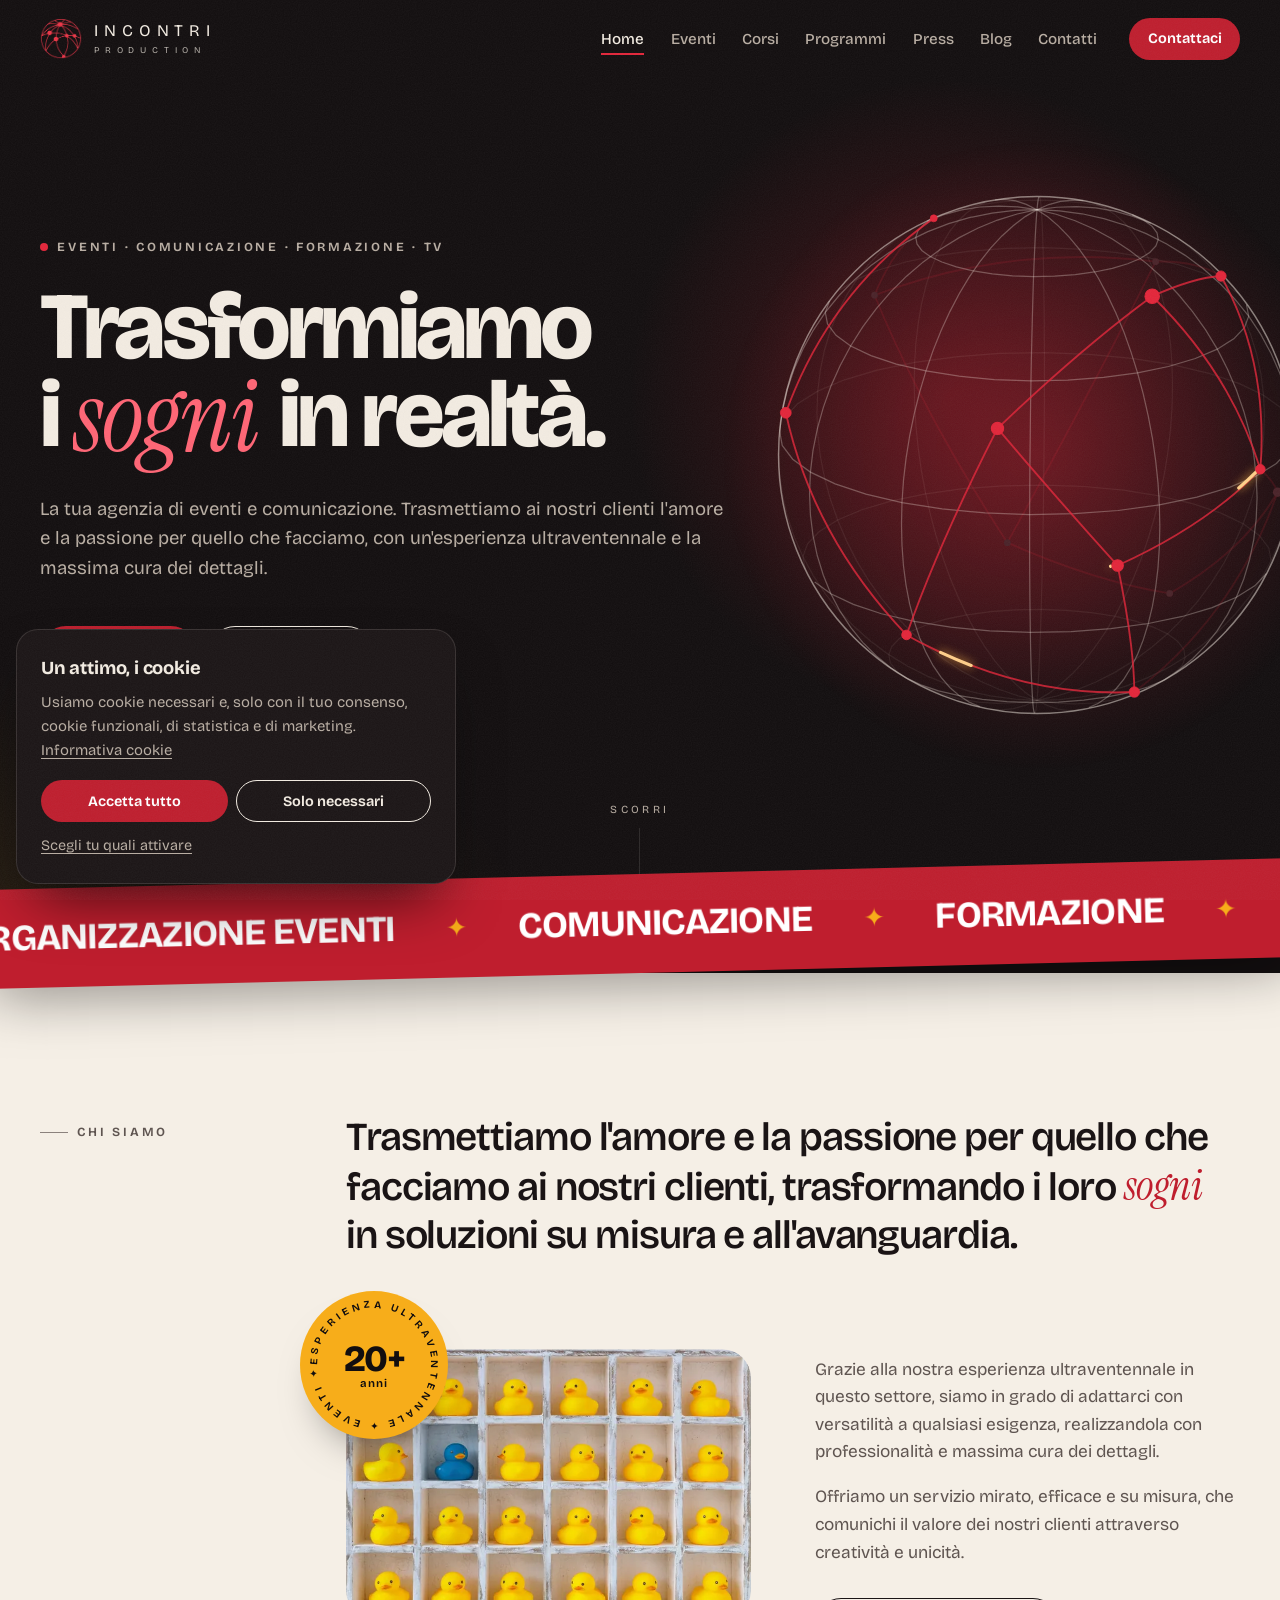
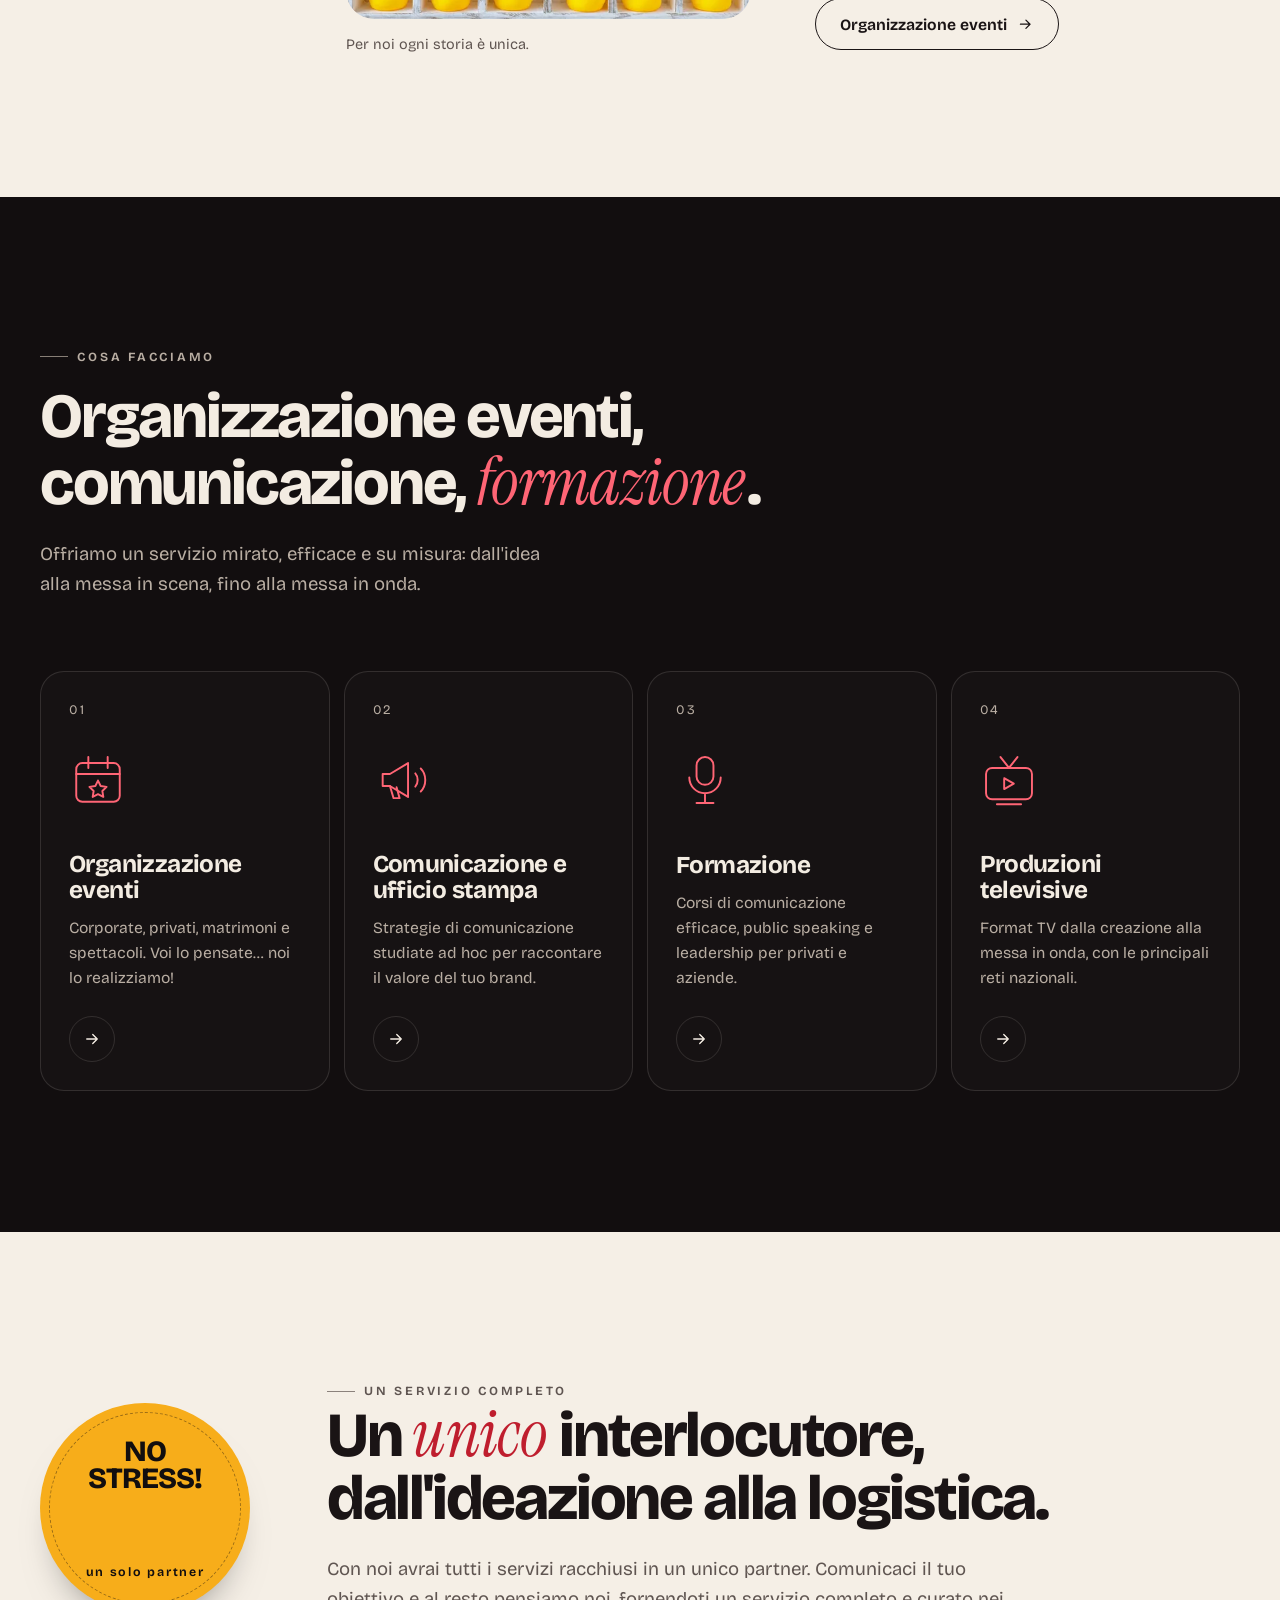
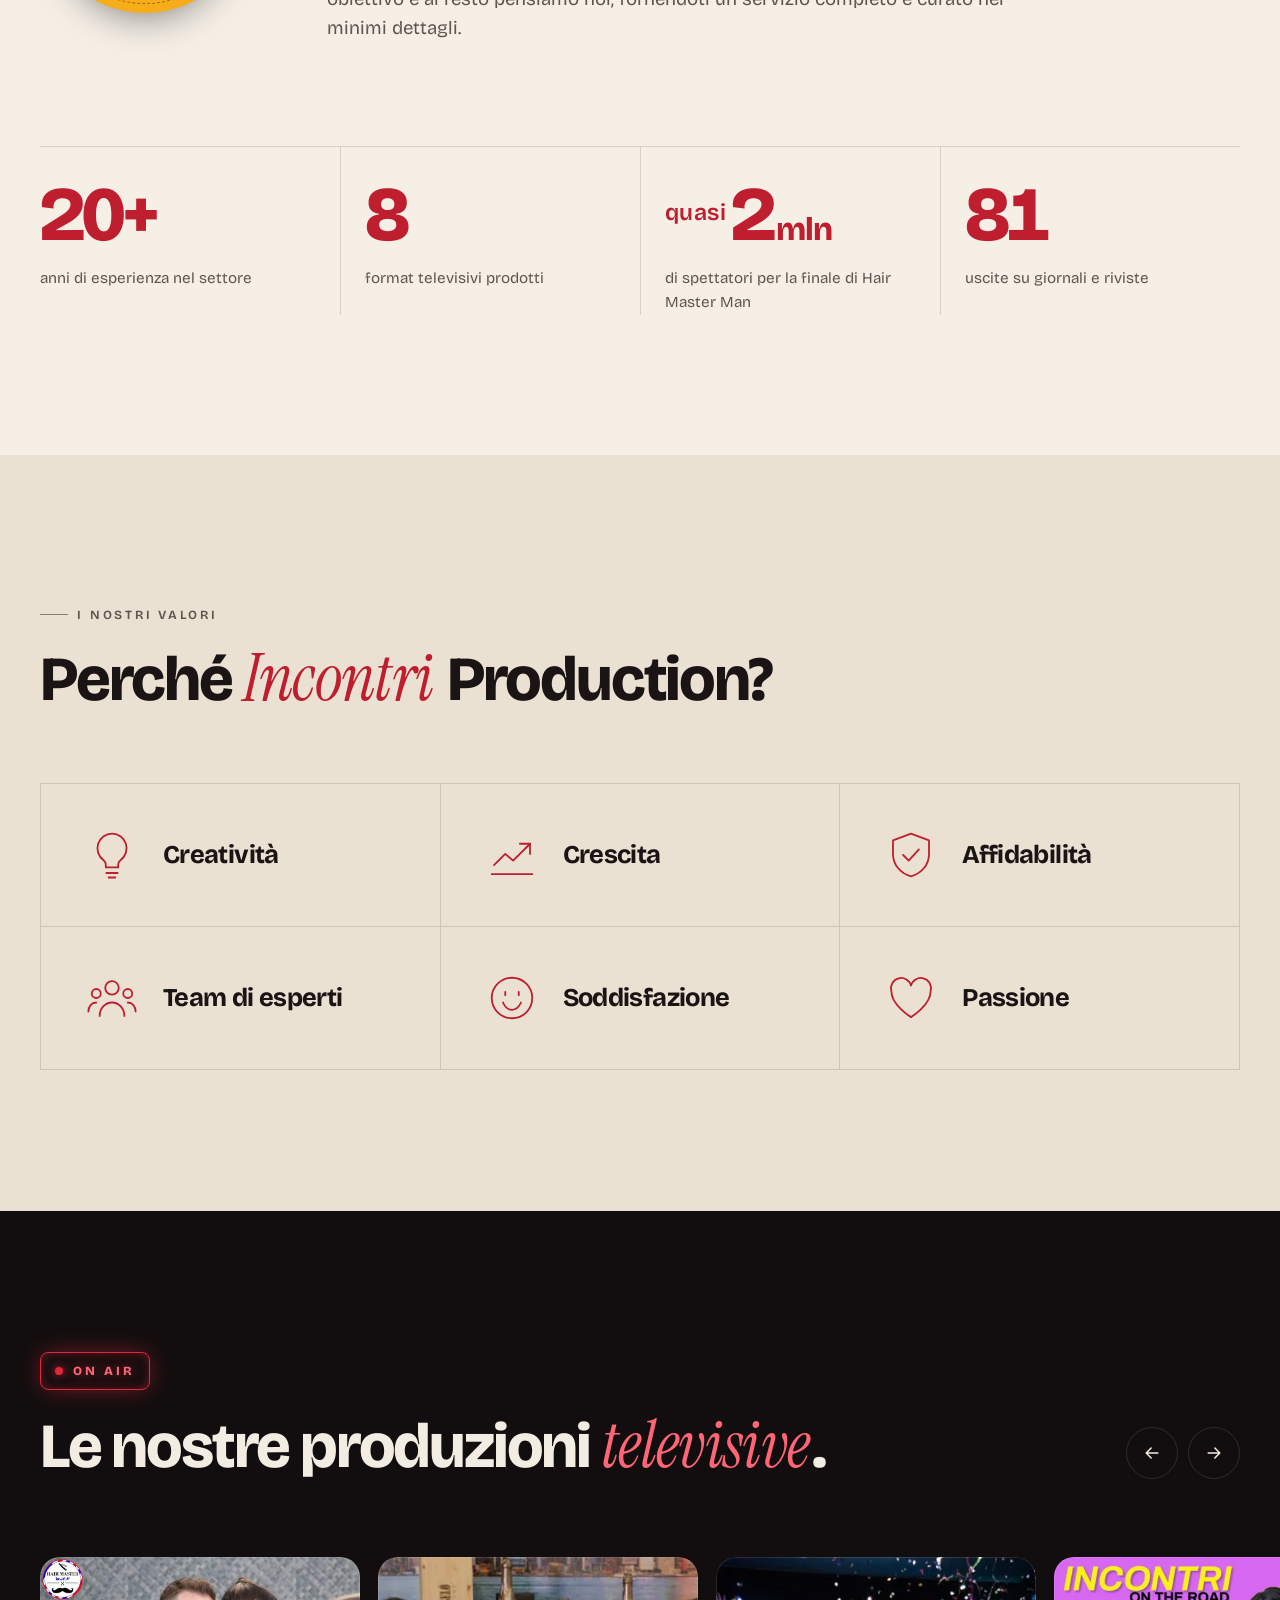
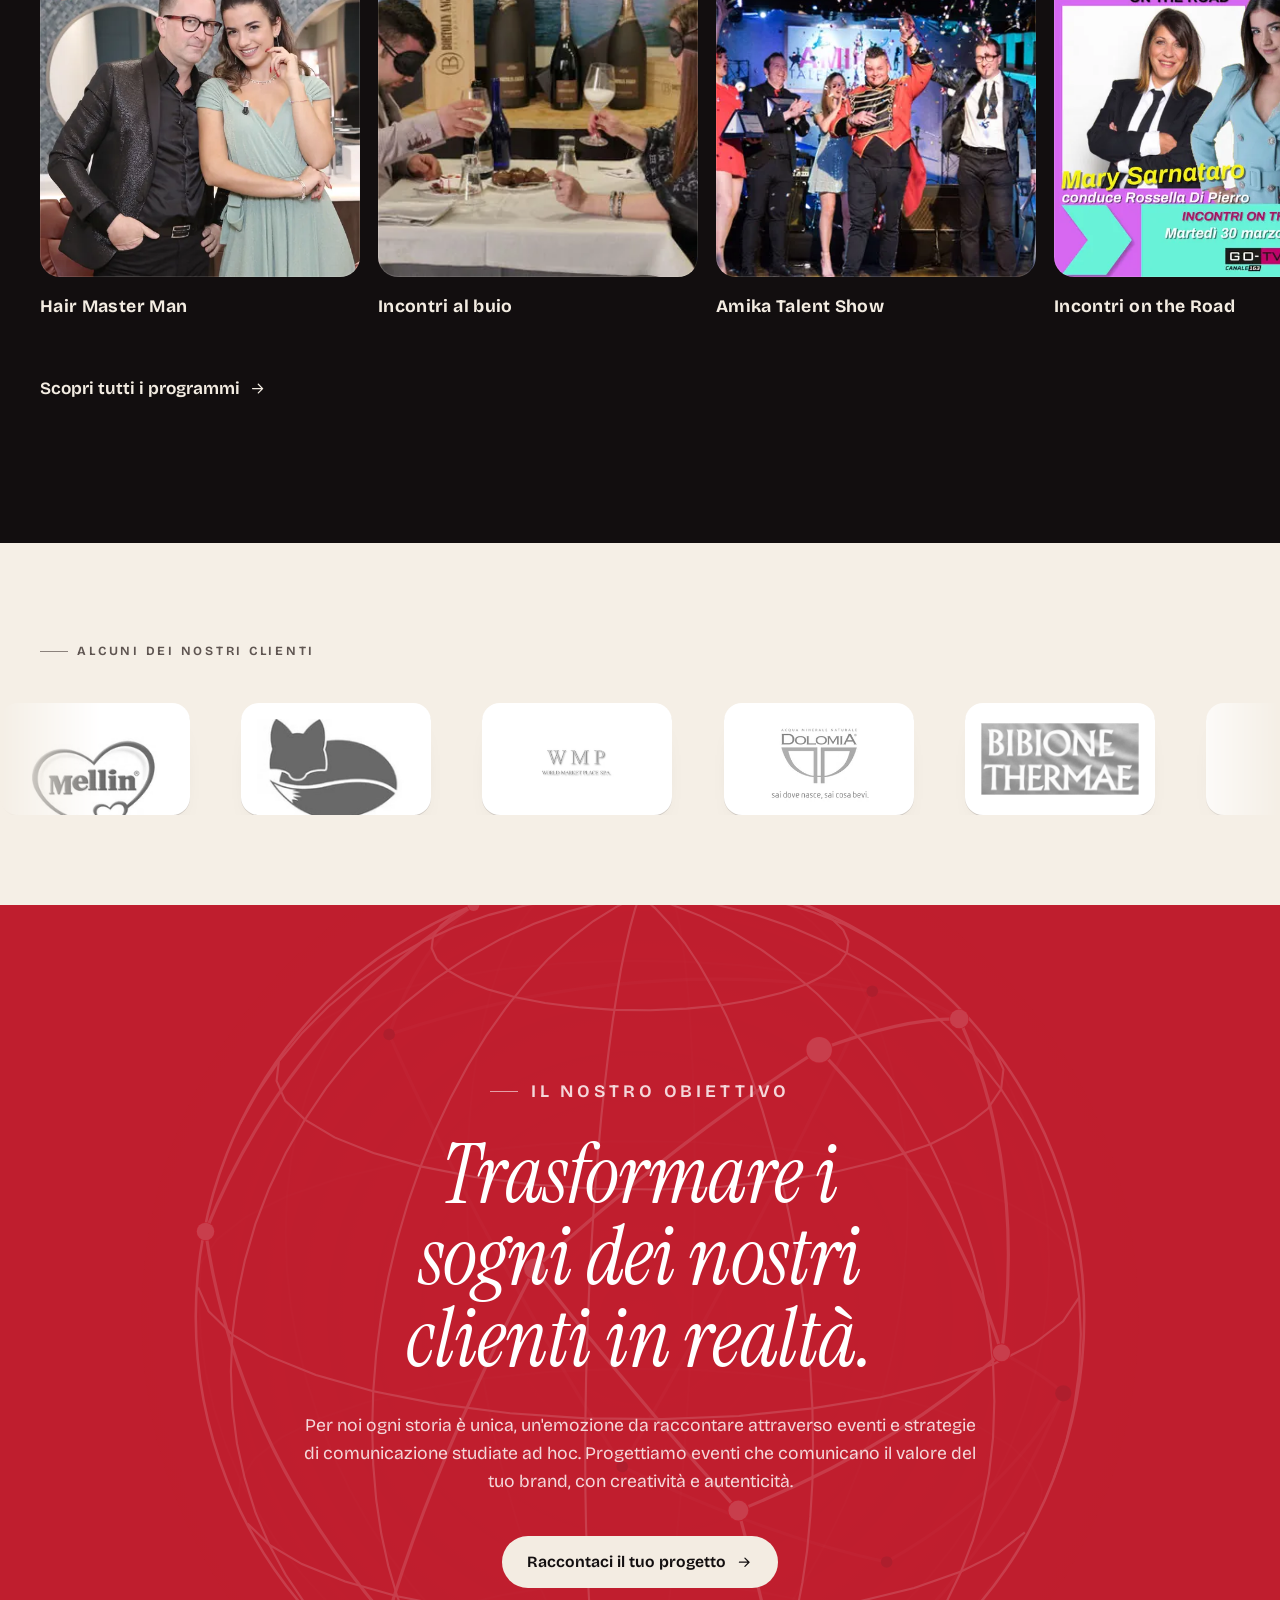
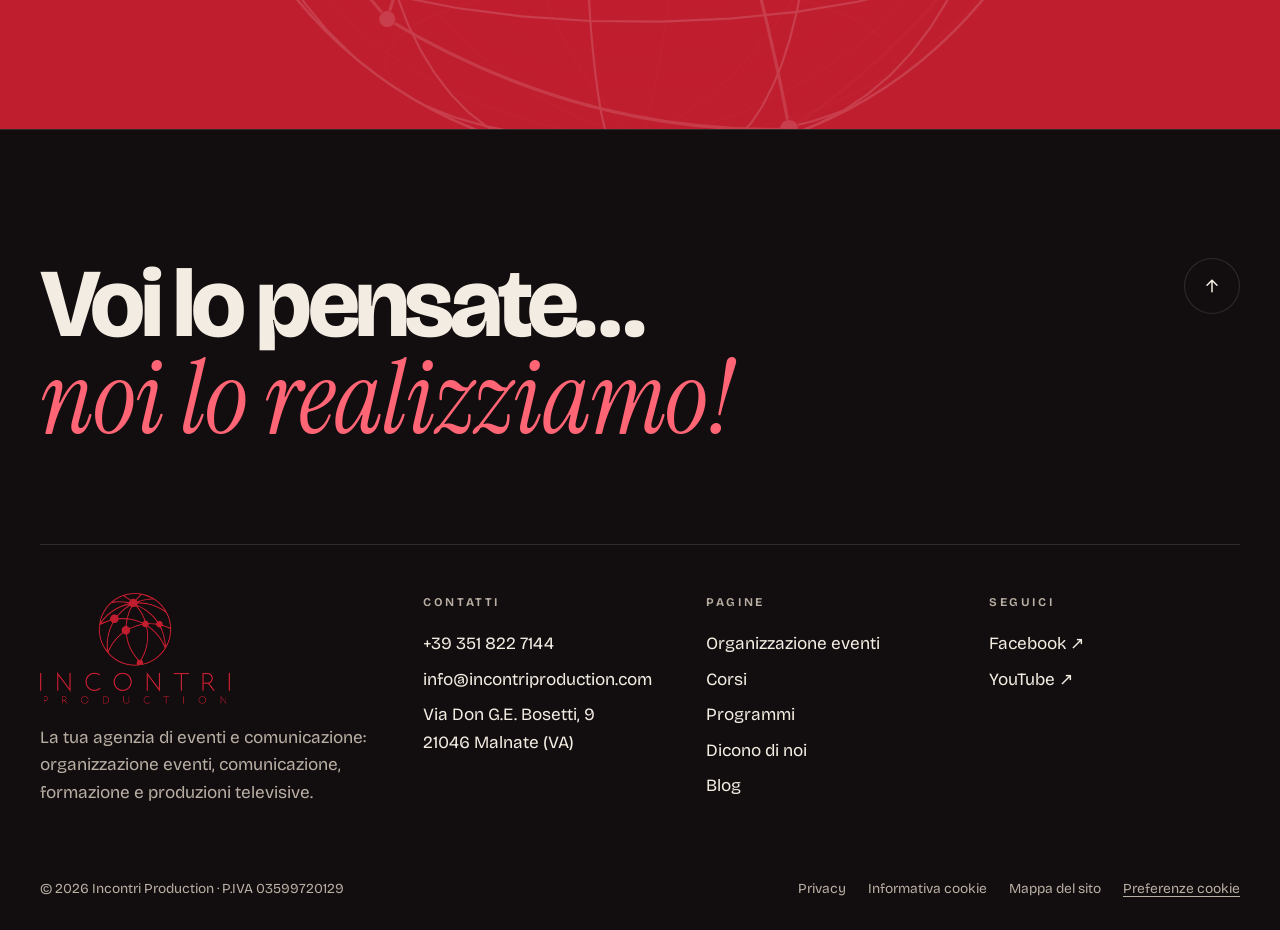
==== index.html @ 3ca2f511 "Sito Incontri Production" ====
<!doctype html>
<html lang="it">
<head>
  <meta charset="utf-8">
  <meta name="viewport" content="width=device-width, initial-scale=1">
  <title>Incontri Production | Agenzia di eventi, comunicazione e produzioni TV</title>
  <meta name="description" content="Organizzazione eventi, comunicazione, formazione e produzioni televisive. Da oltre vent'anni trasformiamo i sogni dei nostri clienti in realtà. Malnate (VA).">
  <link rel="canonical" href="https://www.incontriproduction.com/">
  <meta property="og:type" content="website">
  <meta property="og:locale" content="it_IT">
  <meta property="og:site_name" content="Incontri Production">
  <meta property="og:title" content="Incontri Production | Agenzia di eventi, comunicazione e produzioni TV">
  <meta property="og:description" content="Organizzazione eventi, comunicazione, formazione e produzioni televisive. Da oltre vent'anni trasformiamo i sogni dei nostri clienti in realtà. Malnate (VA).">
  <meta property="og:url" content="https://www.incontriproduction.com/">
  <meta property="og:image" content="https://www.incontriproduction.com/assets/img/condivisione.jpg">
  <meta name="twitter:card" content="summary_large_image">
  <meta name="theme-color" content="#120e0f">
  <link rel="icon" href="favicon.png" type="image/png">
  <link rel="apple-touch-icon" href="apple-touch-icon.png">
  <script>document.documentElement.classList.add('js')</script>
  <link rel="preload" href="assets/fonts/bricolage-grotesque.woff2" as="font" type="font/woff2" crossorigin>
  <link rel="preload" href="assets/fonts/instrument-serif.woff2" as="font" type="font/woff2" crossorigin>
  <link rel="stylesheet" href="assets/css/stile.css?v=2611031225">
  <script src="assets/js/sito.js?v=2611031225" defer></script>
  <script type="application/ld+json">{"@context":"https://schema.org","@type":"Organization","name":"Incontri Production","url":"https://www.incontriproduction.com/","logo":"https://www.incontriproduction.com/assets/img/logo.webp","email":"info@incontriproduction.com","telephone":"+39 351 822 7144","vatID":"IT03599720129","address":{"@type":"PostalAddress","streetAddress":"Via Don G.E. Bosetti, 9","postalCode":"21046","addressLocality":"Malnate","addressRegion":"VA","addressCountry":"IT"},"sameAs":["https://www.facebook.com/incontriproduction/","https://www.youtube.com/channel/UCzw4_r2sX473PQl3FXD5Lkw"]}</script>
</head>
<body>
  <a class="skip" href="#contenuto">Vai al contenuto</a>

  <header class="top" data-top>
    <div class="wrap top__row">
      <a class="brand" href="index.html" aria-label="Incontri Production — torna alla home">
        <img src="assets/img/globo.webp" width="96" height="93" alt="">
        <span class="brand__name" aria-hidden="true"><b>Incontri</b><small>Production</small></span>
      </a>
      <nav class="nav" aria-label="Menu principale">
        <ul>
          <li><a href="index.html" aria-current="page">Home</a></li>
          <li><a href="organizzazione-eventi.html">Eventi</a></li>
          <li><a href="corsi.html">Corsi</a></li>
          <li><a href="programmi.html">Programmi</a></li>
          <li><a href="press.html">Press</a></li>
          <li><a href="blog.html">Blog</a></li>
          <li><a href="contatti.html">Contatti</a></li>
        </ul>
      </nav>
      <a class="btn btn--red btn--sm top__cta" href="contatti.html">Contattaci</a>
      <button class="burger" type="button" aria-expanded="false" aria-controls="menu-mobile" data-burger><span></span><span></span><b class="vh">Apri il menu</b></button>
    </div>
  </header>

  <nav class="mnav" id="menu-mobile" aria-label="Menu">
    <ul>
      <li><a href="index.html" aria-current="page" style="--i:0"><small>01</small>Home</a></li>
      <li><a href="organizzazione-eventi.html" style="--i:1"><small>02</small>Eventi</a></li>
      <li><a href="corsi.html" style="--i:2"><small>03</small>Corsi</a></li>
      <li><a href="programmi.html" style="--i:3"><small>04</small>Programmi</a></li>
      <li><a href="press.html" style="--i:4"><small>05</small>Press</a></li>
      <li><a href="blog.html" style="--i:5"><small>06</small>Blog</a></li>
      <li><a href="contatti.html" style="--i:6"><small>07</small>Contatti</a></li>
    </ul>
    <div class="mnav__foot">
      <a href="tel:+393518227144">+39 351 822 7144</a>
      <a href="mailto:info@incontriproduction.com">info@incontriproduction.com</a>
    </div>
  </nav>

  <main id="contenuto">
    <section class="hero t-dark" data-spot>
      <div class="wrap hero__grid">
        <div class="hero__text">
          <p class="eyebrow eyebrow--live load" style="--d:80ms">Eventi · Comunicazione · Formazione · TV</p>
          <h1 class="split display"><span class="w"><span style="--i:0">Trasformiamo</span></span> <span class="w"><span style="--i:1">i</span></span> <em><span class="w"><span style="--i:2">sogni</span></span></em> <span class="w"><span style="--i:3">in</span></span> <span class="w"><span style="--i:4">realtà.</span></span></h1>
          <p class="lead load" style="--d:650ms">La tua agenzia di eventi e comunicazione. Trasmettiamo ai nostri clienti l'amore e la passione per quello che facciamo, con un'esperienza ultraventennale e la massima cura dei dettagli.</p>
          <div class="btns load" style="--d:800ms">
            <a class="btn btn--red" href="contatti.html">Contattaci <svg viewBox="0 0 24 24" fill="none" stroke="currentColor" stroke-width="1.8" stroke-linecap="round" stroke-linejoin="round" aria-hidden="true"><path d="M5 12h14M13 6l6 6-6 6"/></svg></a>
            <a class="btn btn--ghost" href="#servizi">Cosa facciamo</a>
          </div>
        </div>
        <div class="hero__globe load" style="--d:200ms">
          <svg class="globe" data-globe role="img" aria-label="Un globo di punti collegati: il simbolo di Incontri Production"><circle r="210" class="rim"/></svg>
        </div>
      </div>
      <div class="cue" aria-hidden="true">Scorri<i></i></div>
    </section>

    <div class="band" aria-label="I nostri servizi">
      <div class="marquee " style="--dur:32s"><div class="marquee__track"><span>Organizzazione eventi</span><span>Comunicazione</span><span>Formazione</span><span>Produzioni TV</span><span>Ufficio stampa</span><span>Spettacoli</span><span>Public speaking</span></div><div class="marquee__track" aria-hidden="true"><span>Organizzazione eventi</span><span>Comunicazione</span><span>Formazione</span><span>Produzioni TV</span><span>Ufficio stampa</span><span>Spettacoli</span><span>Public speaking</span></div></div>
    </div>

    <section class="sec t-paper" id="chi-siamo">
      <div class="wrap about__grid">
        <div class="about__label"><p class="eyebrow">Chi siamo</p></div>
        <div class="about__body">
          <p class="hl statement"><span class="hw">Trasmettiamo</span> <span class="hw">l'amore</span> <span class="hw">e</span> <span class="hw">la</span> <span class="hw">passione</span> <span class="hw">per</span> <span class="hw">quello</span> <span class="hw">che</span> <span class="hw">facciamo</span> <span class="hw">ai</span> <span class="hw">nostri</span> <span class="hw">clienti,</span> <span class="hw">trasformando</span> <span class="hw">i</span> <span class="hw">loro</span> <em><span class="hw">sogni</span></em> <span class="hw">in</span> <span class="hw">soluzioni</span> <span class="hw">su</span> <span class="hw">misura</span> <span class="hw">e</span> <span class="hw">all'avanguardia.</span></p>
          <div class="about__more">
            <div class="photo rv">
              <div class="badge" aria-hidden="true">
                <svg viewBox="0 0 150 150"><defs><path id="cerchio" d="M75 75m-58 0a58 58 0 1 1 116 0a58 58 0 1 1-116 0"/></defs><text><textPath href="#cerchio" textLength="362" lengthAdjust="spacing">Esperienza ultraventennale ✦ Eventi ✦</textPath></text></svg>
                <b>20+<small>anni</small></b>
              </div>
              <figure class="rv-clip parallax"><img src="assets/img/chi-siamo.webp" alt="Tante paperelle gialle e una sola blu: ogni storia è unica" width="1040" height="693" loading="lazy" decoding="async" srcset="assets/img/chi-siamo-640.webp 640w, assets/img/chi-siamo.webp 1040w" sizes="(max-width: 860px) 100vw, 45vw"></figure>
              <p class="muted" style="margin-top:14px;font-size:.9rem">Per noi ogni storia è unica.</p>
            </div>
            <div class="rv" style="--d:120ms">
              <p>Grazie alla nostra esperienza ultraventennale in questo settore, siamo in grado di adattarci con versatilità a qualsiasi esigenza, realizzandola con professionalità e massima cura dei dettagli.</p>
              <p>Offriamo un servizio mirato, efficace e su misura, che comunichi il valore dei nostri clienti attraverso creatività e unicità.</p>
              <div class="btns"><a class="btn btn--ghost" href="organizzazione-eventi.html">Organizzazione eventi <svg viewBox="0 0 24 24" fill="none" stroke="currentColor" stroke-width="1.8" stroke-linecap="round" stroke-linejoin="round" aria-hidden="true"><path d="M5 12h14M13 6l6 6-6 6"/></svg></a></div>
            </div>
          </div>
        </div>
      </div>
    </section>

    <section class="sec t-dark" id="servizi">
      <div class="wrap">
        <div class="head">
          <div>
            <p class="eyebrow rv">Cosa facciamo</p>
            <h2 class="title rv" style="--d:80ms">Organizzazione eventi,<br>comunicazione, <em>formazione</em>.</h2>
          </div>
          <p class="lead rv" style="--d:160ms">Offriamo un servizio mirato, efficace e su misura: dall'idea alla messa in scena, fino alla messa in onda.</p>
        </div>
        <div class="cards">
          <a class="card rv" href="organizzazione-eventi.html">
            <span class="card__num">01</span>
            <svg class="ico" viewBox="0 0 48 48" aria-hidden="true"><rect pathLength="1" x="6" y="10" width="36" height="32" rx="5"/><path pathLength="1" d="M6 19h36M16 5v9M32 5v9"/><path pathLength="1" d="M24 24.5l2.2 4.5 4.9.7-3.5 3.4.8 4.9-4.4-2.3-4.4 2.3.8-4.9-3.5-3.4 4.9-.7z"/></svg>
            <h3>Organizzazione eventi</h3>
            <p>Corporate, privati, matrimoni e spettacoli. Voi lo pensate… noi lo realizziamo!</p>
            <span class="card__go"><svg viewBox="0 0 24 24" fill="none" stroke="currentColor" stroke-width="1.8" stroke-linecap="round" stroke-linejoin="round" aria-hidden="true"><path d="M5 12h14M13 6l6 6-6 6"/></svg></span>
          </a>
          <a class="card rv" href="press.html" style="--d:90ms">
            <span class="card__num">02</span>
            <svg class="ico" viewBox="0 0 48 48" aria-hidden="true"><path pathLength="1" d="M8 19v10h6l15 9V10l-15 9H8z"/><path pathLength="1" d="M35 18.5c2.6 2.8 2.6 8.2 0 11M39.5 14.5c5 5 5 14 0 19"/><path pathLength="1" d="M14 29l3 10h5l-2.5-9"/></svg>
            <h3>Comunicazione e ufficio stampa</h3>
            <p>Strategie di comunicazione studiate ad hoc per raccontare il valore del tuo brand.</p>
            <span class="card__go"><svg viewBox="0 0 24 24" fill="none" stroke="currentColor" stroke-width="1.8" stroke-linecap="round" stroke-linejoin="round" aria-hidden="true"><path d="M5 12h14M13 6l6 6-6 6"/></svg></span>
          </a>
          <a class="card rv" href="corsi.html" style="--d:180ms">
            <span class="card__num">03</span>
            <svg class="ico" viewBox="0 0 48 48" aria-hidden="true"><rect pathLength="1" x="17" y="5" width="14" height="23" rx="7"/><path pathLength="1" d="M11 22a13 13 0 0 0 26 0M24 35v8M17 43h14"/></svg>
            <h3>Formazione</h3>
            <p>Corsi di comunicazione efficace, public speaking e leadership per privati e aziende.</p>
            <span class="card__go"><svg viewBox="0 0 24 24" fill="none" stroke="currentColor" stroke-width="1.8" stroke-linecap="round" stroke-linejoin="round" aria-hidden="true"><path d="M5 12h14M13 6l6 6-6 6"/></svg></span>
          </a>
          <a class="card rv" href="programmi.html" style="--d:270ms">
            <span class="card__num">04</span>
            <svg class="ico" viewBox="0 0 48 48" aria-hidden="true"><rect pathLength="1" x="5" y="14" width="38" height="26" rx="5"/><path pathLength="1" d="M17 5l7 9 7-9M14 44h20"/><path pathLength="1" d="M20 22.5v9l8-4.5z"/></svg>
            <h3>Produzioni televisive</h3>
            <p>Format TV dalla creazione alla messa in onda, con le principali reti nazionali.</p>
            <span class="card__go"><svg viewBox="0 0 24 24" fill="none" stroke="currentColor" stroke-width="1.8" stroke-linecap="round" stroke-linejoin="round" aria-hidden="true"><path d="M5 12h14M13 6l6 6-6 6"/></svg></span>
          </a>
        </div>
      </div>
    </section>

    <section class="sec t-paper">
      <div class="wrap">
        <div class="nostress">
          <div class="sticker rv" aria-hidden="true">NO<br>STRESS!<small>un solo partner</small></div>
          <div>
            <p class="eyebrow rv">Un servizio completo</p>
            <h2 class="hl title rv" style="--d:80ms"><span class="hw">Un</span> <em><span class="hw">unico</span></em> <span class="hw">interlocutore,</span> <span class="hw">dall'ideazione</span> <span class="hw">alla</span> <span class="hw">logistica.</span></h2>
            <p class="lead rv" style="--d:160ms">Con noi avrai tutti i servizi racchiusi in un unico partner. Comunicaci il tuo obiettivo e al resto pensiamo noi, fornendoti un servizio completo e curato nei minimi dettagli.</p>
          </div>
        </div>
        <div class="stats">
          <div class="stat rv"><b><span data-count="20" data-suffix="+">20+</span></b><span>anni di esperienza nel settore</span></div>
          <div class="stat rv" style="--d:90ms"><b><span data-count="8">8</span></b><span>format televisivi prodotti</span></div>
          <div class="stat rv" style="--d:180ms"><b><small>quasi</small><span data-count="2">2</span><i>mln</i></b><span>di spettatori per la finale di Hair Master Man</span></div>
          <div class="stat rv" style="--d:270ms"><b><span data-count="81">81</span></b><span>uscite su giornali e riviste</span></div>
        </div>
      </div>
    </section>

    <section class="sec t-beige">
      <div class="wrap">
        <div class="head">
          <div>
            <p class="eyebrow rv">I nostri valori</p>
            <h2 class="title rv" style="--d:80ms">Perché <em>Incontri</em> Production?</h2>
          </div>
        </div>
        <div class="values">
          <div class="value rv"><svg class="ico" viewBox="0 0 48 48" aria-hidden="true"><path pathLength="1" d="M24 5a13 13 0 0 0-7.5 23.6c1.3 1 2 2.4 2 4V35h11v-2.4c0-1.6.7-3 2-4A13 13 0 0 0 24 5z"/><path pathLength="1" d="M19 40h10M21 44h6"/></svg><h3>Creatività</h3></div>
          <div class="value rv" style="--d:80ms"><svg class="ico" viewBox="0 0 48 48" aria-hidden="true"><path pathLength="1" d="M6 41h36"/><path pathLength="1" d="M8 33l10-10 7 6 15-15"/><path pathLength="1" d="M31 14h9v9"/></svg><h3>Crescita</h3></div>
          <div class="value rv" style="--d:160ms"><svg class="ico" viewBox="0 0 48 48" aria-hidden="true"><path pathLength="1" d="M24 5l16 6v12c0 10-7 17.5-16 20-9-2.5-16-10-16-20V11z"/><path pathLength="1" d="M17 24l5 5 9-10"/></svg><h3>Affidabilità</h3></div>
          <div class="value rv"><svg class="ico" viewBox="0 0 48 48" aria-hidden="true"><circle pathLength="1" cx="24" cy="15" r="6"/><path pathLength="1" d="M13 40c0-6.6 4.9-12 11-12s11 5.4 11 12"/><circle pathLength="1" cx="10" cy="20" r="4"/><circle pathLength="1" cx="38" cy="20" r="4"/><path pathLength="1" d="M3 36c0-4.4 3-8 7-8M45 36c0-4.4-3-8-7-8"/></svg><h3>Team di esperti</h3></div>
          <div class="value rv" style="--d:80ms"><svg class="ico" viewBox="0 0 48 48" aria-hidden="true"><circle pathLength="1" cx="24" cy="24" r="18"/><path pathLength="1" d="M16 28c2 4.5 5 6.5 8 6.5s6-2 8-6.5M18 18.5v3M30 18.5v3"/></svg><h3>Soddisfazione</h3></div>
          <div class="value rv" style="--d:160ms"><svg class="ico" viewBox="0 0 48 48" aria-hidden="true"><path pathLength="1" d="M24 41S6.5 30.5 6.5 17.5A9 9 0 0 1 24 13a9 9 0 0 1 17.5 4.5C41.5 30.5 24 41 24 41z"/></svg><h3>Passione</h3></div>
        </div>
      </div>
    </section>

    <section class="sec t-dark" aria-labelledby="tit-prog">
      <div class="wrap">
        <div class="head">
          <div>
            <span class="onair rv">ON AIR</span>
            <h2 class="title rv" id="tit-prog" style="--d:80ms">Le nostre produzioni <em>televisive</em>.</h2>
          </div>
          <div class="rail-nav rv" data-rail-nav="#rail-prog">
            <button type="button" data-dir="-1" aria-label="Programma precedente"><svg viewBox="0 0 24 24" fill="none" stroke="currentColor" stroke-width="1.8" stroke-linecap="round" stroke-linejoin="round" aria-hidden="true"><path d="M5 12h14M13 6l6 6-6 6"/></svg></button>
            <button type="button" data-dir="1" aria-label="Programma successivo"><svg viewBox="0 0 24 24" fill="none" stroke="currentColor" stroke-width="1.8" stroke-linecap="round" stroke-linejoin="round" aria-hidden="true"><path d="M5 12h14M13 6l6 6-6 6"/></svg></button>
          </div>
        </div>
      </div>
      <ul class="rail" id="rail-prog">
        <li class="poster rv"><a href="programmi.html#hair-master-man"><div class="poster__img"><img src="assets/img/programmi/hair-master-man.webp" alt="Hair Master Man" width="520" height="520" loading="lazy" decoding="async"></div><h3>Hair Master Man</h3></a></li>
        <li class="poster rv" style="--d:80ms"><a href="programmi.html#incontri-al-buio"><div class="poster__img"><img src="assets/img/programmi/incontri-al-buio.webp" alt="Incontri al buio" width="509" height="307" loading="lazy" decoding="async"></div><h3>Incontri al buio</h3></a></li>
        <li class="poster rv" style="--d:160ms"><a href="programmi.html#amika-talent-show"><div class="poster__img"><img src="assets/img/programmi/amika-talent-show.webp" alt="Amika Talent Show" width="520" height="347" loading="lazy" decoding="async"></div><h3>Amika Talent Show</h3></a></li>
        <li class="poster rv" style="--d:240ms"><a href="programmi.html#incontri-on-the-road"><div class="poster__img"><img src="assets/img/programmi/incontri-on-the-road.webp" alt="Incontri on the Road" width="520" height="520" loading="lazy" decoding="async"></div><h3>Incontri on the Road</h3></a></li>
        <li class="poster"><a href="programmi.html#incontri-con-l-informazione"><div class="poster__img"><img src="assets/img/programmi/incontri-con-informazione.webp" alt="Incontri con l'informazione" width="520" height="520" loading="lazy" decoding="async"></div><h3>Incontri con l'informazione</h3></a></li>
        <li class="poster"><a href="programmi.html#il-bosco-segreto"><div class="poster__img"><img src="assets/img/programmi/il-bosco-segreto.webp" alt="Il bosco segreto" width="520" height="520" loading="lazy" decoding="async"></div><h3>Il bosco segreto</h3></a></li>
        <li class="poster"><a href="programmi.html#hard-comedy"><div class="poster__img"><img src="assets/img/programmi/hard-comedy.webp" alt="Hard Comedy" width="520" height="539" loading="lazy" decoding="async"></div><h3>Hard Comedy</h3></a></li>
        <li class="poster"><a href="programmi.html#gran-varieta"><div class="poster__img"><img src="assets/img/programmi/gran-varieta.webp" alt="Gran Varietà" width="520" height="586" loading="lazy" decoding="async"></div><h3>Gran Varietà</h3></a></li>
      </ul>
      <div class="wrap" style="margin-top:28px">
        <a class="link rv" href="programmi.html">Scopri tutti i programmi <svg viewBox="0 0 24 24" fill="none" stroke="currentColor" stroke-width="1.8" stroke-linecap="round" stroke-linejoin="round" aria-hidden="true"><path d="M5 12h14M13 6l6 6-6 6"/></svg></a>
      </div>
    </section>

    <section class="sec sec--tight t-paper" aria-labelledby="tit-clienti">
      <div class="wrap">
        <p class="eyebrow rv" id="tit-clienti" style="margin-bottom:34px">Alcuni dei nostri clienti</p>
      </div>
      <div class="marquee logos" style="--dur:46s"><div class="marquee__track"><div class="logo"><img src="assets/img/clienti/cliente-01.webp" alt="Mellin" width="198" height="160" loading="lazy" decoding="async"></div><div class="logo"><img src="assets/img/clienti/cliente-02.webp" alt="Felmoka" width="170" height="160" loading="lazy" decoding="async"></div><div class="logo"><img src="assets/img/clienti/cliente-03.webp" alt="WMP World Market Place" width="570" height="160" loading="lazy" decoding="async"></div><div class="logo"><img src="assets/img/clienti/cliente-04.webp" alt="Acqua Minerale Dolomia" width="290" height="160" loading="lazy" decoding="async"></div><div class="logo"><img src="assets/img/clienti/cliente-05.webp" alt="Bibione Thermae" width="352" height="160" loading="lazy" decoding="async"></div><div class="logo"><img src="assets/img/clienti/cliente-06.webp" alt="958 Santero" width="398" height="160" loading="lazy" decoding="async"></div><div class="logo"><img src="assets/img/clienti/cliente-07.webp" alt="Ferrari" width="284" height="160" loading="lazy" decoding="async"></div><div class="logo"><img src="assets/img/clienti/cliente-08.webp" alt="Iveco" width="284" height="160" loading="lazy" decoding="async"></div><div class="logo"><img src="assets/img/clienti/cliente-09.webp" alt="Audi" width="284" height="160" loading="lazy" decoding="async"></div><div class="logo"><img src="assets/img/clienti/cliente-10.webp" alt="Amika" width="160" height="160" loading="lazy" decoding="async"></div><div class="logo"><img src="assets/img/clienti/cliente-11.webp" alt="MediCuore" width="317" height="160" loading="lazy" decoding="async"></div><div class="logo"><img src="assets/img/clienti/cliente-12.webp" alt="Cliente di Napoli" width="205" height="160" loading="lazy" decoding="async"></div><div class="logo"><img src="assets/img/clienti/cliente-13.webp" alt="Paese dei Ragazzi Openair" width="160" height="160" loading="lazy" decoding="async"></div></div><div class="marquee__track" aria-hidden="true"><div class="logo"><img src="assets/img/clienti/cliente-01.webp" alt="Mellin" width="198" height="160" loading="lazy" decoding="async"></div><div class="logo"><img src="assets/img/clienti/cliente-02.webp" alt="Felmoka" width="170" height="160" loading="lazy" decoding="async"></div><div class="logo"><img src="assets/img/clienti/cliente-03.webp" alt="WMP World Market Place" width="570" height="160" loading="lazy" decoding="async"></div><div class="logo"><img src="assets/img/clienti/cliente-04.webp" alt="Acqua Minerale Dolomia" width="290" height="160" loading="lazy" decoding="async"></div><div class="logo"><img src="assets/img/clienti/cliente-05.webp" alt="Bibione Thermae" width="352" height="160" loading="lazy" decoding="async"></div><div class="logo"><img src="assets/img/clienti/cliente-06.webp" alt="958 Santero" width="398" height="160" loading="lazy" decoding="async"></div><div class="logo"><img src="assets/img/clienti/cliente-07.webp" alt="Ferrari" width="284" height="160" loading="lazy" decoding="async"></div><div class="logo"><img src="assets/img/clienti/cliente-08.webp" alt="Iveco" width="284" height="160" loading="lazy" decoding="async"></div><div class="logo"><img src="assets/img/clienti/cliente-09.webp" alt="Audi" width="284" height="160" loading="lazy" decoding="async"></div><div class="logo"><img src="assets/img/clienti/cliente-10.webp" alt="Amika" width="160" height="160" loading="lazy" decoding="async"></div><div class="logo"><img src="assets/img/clienti/cliente-11.webp" alt="MediCuore" width="317" height="160" loading="lazy" decoding="async"></div><div class="logo"><img src="assets/img/clienti/cliente-12.webp" alt="Cliente di Napoli" width="205" height="160" loading="lazy" decoding="async"></div><div class="logo"><img src="assets/img/clienti/cliente-13.webp" alt="Paese dei Ragazzi Openair" width="160" height="160" loading="lazy" decoding="async"></div></div></div>
    </section>

    <section class="sec goal t-red">
      <svg class="goal__deco globe" data-globe data-static aria-hidden="true"></svg>
      <div class="wrap">
        <p class="eyebrow rv">Il nostro obiettivo</p>
        <blockquote class="rv" style="--d:80ms">Trasformare i sogni dei nostri clienti in realtà.</blockquote>
        <p class="rv" style="--d:160ms">Per noi ogni storia è unica, un'emozione da raccontare attraverso eventi e strategie di comunicazione studiate ad hoc. Progettiamo eventi che comunicano il valore del tuo brand, con creatività e autenticità.</p>
        <div class="btns rv" style="--d:240ms"><a class="btn btn--cream" href="contatti.html">Raccontaci il tuo progetto <svg viewBox="0 0 24 24" fill="none" stroke="currentColor" stroke-width="1.8" stroke-linecap="round" stroke-linejoin="round" aria-hidden="true"><path d="M5 12h14M13 6l6 6-6 6"/></svg></a></div>
      </div>
    </section>
  </main>

  <footer class="foot">
    <div class="wrap">
      <a class="foot__big" href="contatti.html">Voi lo pensate…<br><em>noi lo realizziamo!</em></a>
      <a class="totop" href="#contenuto" aria-label="Torna su"><svg viewBox="0 0 24 24" fill="none" stroke="currentColor" stroke-width="1.8" stroke-linecap="round" stroke-linejoin="round" aria-hidden="true"><path d="M5 12h14M13 6l6 6-6 6"/></svg></a>
      <div class="foot__grid">
        <div class="foot__brand">
          <img class="foot__logo" src="assets/img/logo.webp" alt="Incontri Production" loading="lazy" width="354" height="206" loading="lazy" decoding="async">
          <p>La tua agenzia di eventi e comunicazione: organizzazione eventi, comunicazione, formazione e produzioni televisive.</p>
        </div>
        <div>
          <h4>Contatti</h4>
          <ul>
            <li><a href="tel:+393518227144">+39 351 822 7144</a></li>
            <li><a href="mailto:info@incontriproduction.com">info@incontriproduction.com</a></li>
            <li>Via Don G.E. Bosetti, 9<br>21046 Malnate (VA)</li>
          </ul>
        </div>
        <div>
          <h4>Pagine</h4>
          <ul>
            <li><a href="organizzazione-eventi.html">Organizzazione eventi</a></li>
            <li><a href="corsi.html">Corsi</a></li>
            <li><a href="programmi.html">Programmi</a></li>
            <li><a href="press.html">Dicono di noi</a></li>
            <li><a href="blog.html">Blog</a></li>
          </ul>
        </div>
        <div>
          <h4>Seguici</h4>
          <ul>
            <li><a href="https://www.facebook.com/incontriproduction/" target="_blank" rel="noopener">Facebook ↗</a></li>
            <li><a href="https://www.youtube.com/channel/UCzw4_r2sX473PQl3FXD5Lkw" target="_blank" rel="noopener">YouTube ↗</a></li>
          </ul>
        </div>
      </div>
      <div class="foot__bottom">
        <p>© 2026 Incontri Production · P.IVA 03599720129</p>
        <ul>
          <li><a href="privacy.html">Privacy</a></li>
          <li><a href="cookie.html">Informativa cookie</a></li>
          <li><a href="sitemap.html">Mappa del sito</a></li>
          <li><button type="button" data-cookie-open>Preferenze cookie</button></li>
        </ul>
      </div>
    </div>
  </footer>

  <section class="cookie" data-cookie aria-labelledby="cookie-titolo" hidden>
    <h2 id="cookie-titolo">Un attimo, i cookie</h2>
    <p>Usiamo cookie necessari e, solo con il tuo consenso, cookie funzionali, di statistica e di marketing. <a href="cookie.html">Informativa cookie</a></p>
    <div class="btns">
      <button class="btn btn--red btn--sm" type="button" data-cookie-all>Accetta tutto</button>
      <button class="btn btn--ghost btn--sm" type="button" data-cookie-none>Solo necessari</button>
    </div>
    <button class="cookie__more" type="button" aria-expanded="false" data-cookie-more>Scegli tu quali attivare</button>
    <div class="cookie__prefs" data-cookie-prefs hidden>
      <label>Necessari (sempre attivi) <input class="switch" type="checkbox" checked disabled></label>
      <label>Funzionali <input class="switch" type="checkbox" data-cookie-toggle="functional"></label>
      <label>Statistiche <input class="switch" type="checkbox" data-cookie-toggle="analytics"></label>
      <label>Marketing / terze parti <input class="switch" type="checkbox" data-cookie-toggle="marketing"></label>
      <div class="btns"><button class="btn btn--cream btn--sm" type="button" data-cookie-save>Salva le scelte</button></div>
    </div>
  </section>

  <!-- Google Analytics: parte solo dopo il consenso "Statistiche". Sostituire GA_MEASUREMENT_ID con il codice vero. -->
  <script type="text/plain" data-cookie-category="analytics" data-src="https://www.googletagmanager.com/gtag/js?id=GA_MEASUREMENT_ID"></script>
  <script type="text/plain" data-cookie-category="analytics">
    window.dataLayer = window.dataLayer || [];
    function gtag(){dataLayer.push(arguments);}
    gtag('js', new Date());
    gtag('config', 'GA_MEASUREMENT_ID');
  </script>
</body>
</html>
---- assets/css/stile.css ----
/* Incontri Production — foglio di stile unico (niente librerie) */

@view-transition { navigation: auto; }

/* caratteri ospitati nel sito (niente richieste a Google): file in assets/fonts */
@font-face {
  font-family: 'Bricolage Grotesque';
  font-style: normal;
  font-weight: 300 800;
  font-stretch: 100%;
  font-display: swap;
  src: url(../fonts/bricolage-grotesque.woff2) format('woff2');
  unicode-range: U+0000-00FF, U+0131, U+0152-0153, U+02BB-02BC, U+02C6, U+02DA, U+02DC, U+0304, U+0308, U+0329, U+2000-206F, U+20AC, U+2122, U+2191, U+2193, U+2212, U+2215, U+FEFF, U+FFFD;
}
@font-face {
  font-family: 'Instrument Serif';
  font-style: italic;
  font-weight: 400;
  font-display: swap;
  src: url(../fonts/instrument-serif.woff2) format('woff2');
  unicode-range: U+0000-00FF, U+0131, U+0152-0153, U+02BB-02BC, U+02C6, U+02DA, U+02DC, U+0304, U+0308, U+0329, U+2000-206F, U+20AC, U+2122, U+2191, U+2193, U+2212, U+2215, U+FEFF, U+FFFD;
}

:root {
  --ink: #120e0f;
  --ink-2: #1b1516;
  --ink-3: #2a2122;
  --paper: #f5efe6;
  --paper-2: #ebe1d3;
  --cream: #f3ece2;
  --cream-mute: #b9aea3;
  --text: #1a1415;
  --text-mute: #5f5551;
  --red: #bf1e2e;
  --red-hot: #e3263a;
  --red-soft: #ff6575;
  --gold: #f7ad1a;
  --line-d: rgba(243, 236, 226, .13);
  --line-l: rgba(26, 20, 21, .14);

  --sans: "Bricolage Grotesque", "Segoe UI", system-ui, sans-serif;
  --serif: "Instrument Serif", Georgia, "Times New Roman", serif;

  --wrap: 1240px;
  --gut: clamp(16px, 4vw, 40px);
  --ease: cubic-bezier(.65, 0, .35, 1);
  --out: cubic-bezier(.16, 1, .3, 1);

  --mute: var(--cream-mute);
  --em: var(--red-soft);
  --line: var(--line-d);
}

/* ---------- base ---------- */
*, *::before, *::after { box-sizing: border-box; }
html { -webkit-text-size-adjust: 100%; scroll-padding-top: 96px; }
@media (prefers-reduced-motion: no-preference) { html { scroll-behavior: smooth; } }
body {
  margin: 0;
  background: var(--ink);
  color: var(--cream);
  font-family: var(--sans);
  font-size: clamp(1rem, .96rem + .2vw, 1.075rem);
  line-height: 1.6;
  -webkit-font-smoothing: antialiased;
  overflow-x: clip;
}
img, svg, video { display: block; max-width: 100%; }
img { height: auto; }
a { color: inherit; text-decoration: none; }
button { font: inherit; color: inherit; cursor: pointer; background: none; border: 0; padding: 0; }
h1, h2, h3, h4, p, ul, ol, figure, blockquote { margin: 0; }
ul, ol { padding: 0; list-style: none; }
::selection { background: var(--red); color: #fff; }
:focus-visible { outline: 2px solid var(--gold); outline-offset: 3px; border-radius: 6px; }
[hidden] { display: none !important; }
.vh { position: absolute !important; width: 1px; height: 1px; overflow: hidden; clip: rect(0 0 0 0); white-space: nowrap; }

.skip {
  position: fixed; left: 16px; top: -64px; z-index: 300;
  background: var(--gold); color: var(--ink); font-weight: 700;
  padding: .7em 1.2em; border-radius: 999px; transition: top .25s;
}
.skip:focus { top: 16px; }

/* grana da pellicola: un solo strato fisso, nessuna animazione */
body::after {
  content: ""; position: fixed; inset: 0; z-index: 250; pointer-events: none; opacity: .06;
  background-image: url("data:image/svg+xml,%3Csvg xmlns='http://www.w3.org/2000/svg' width='180' height='180'%3E%3Cfilter id='n'%3E%3CfeTurbulence type='fractalNoise' baseFrequency='.85' numOctaves='2' stitchTiles='stitch'/%3E%3CfeColorMatrix values='.33 .33 .33 0 0 .33 .33 .33 0 0 .33 .33 .33 0 0 0 0 0 1 0'/%3E%3C/filter%3E%3Crect width='100%25' height='100%25' filter='url(%23n)'/%3E%3C/svg%3E");
}

.wrap { width: min(100% - 2 * var(--gut), var(--wrap)); margin-inline: auto; }
main { overflow-x: clip; } /* il nastro inclinato non deve mai far scorrere la pagina di lato */

/* ---------- temi delle sezioni ---------- */
.sec { position: relative; padding-block: clamp(84px, 11vw, 150px); }
.sec--tight { padding-block: clamp(56px, 7vw, 96px); }
.t-dark { background: var(--ink); color: var(--cream); }
.t-ink2 { background: var(--ink-2); color: var(--cream); }
.t-paper, .t-beige { --mute: var(--text-mute); --em: var(--red); --line: var(--line-l); color: var(--text); }
.t-paper { background: var(--paper); }
.t-beige { background: var(--paper-2); }
.t-red { --mute: rgba(255, 255, 255, .82); --em: #fff; --line: rgba(255, 255, 255, .25); background: var(--red); color: #fff; }

/* ---------- tipografia ---------- */
.eyebrow {
  display: inline-flex; align-items: center; gap: .75em;
  font-size: .78rem; font-weight: 650; letter-spacing: .22em; text-transform: uppercase; color: var(--mute);
}
.eyebrow::before { content: ""; width: 28px; height: 1px; background: currentColor; opacity: .7; }
.eyebrow--live::before {
  width: 8px; height: 8px; border-radius: 50%; opacity: 1; background: var(--red-hot);
  animation: live 2.2s infinite;
}
@keyframes live {
  0% { box-shadow: 0 0 0 0 rgba(227, 38, 58, .65); }
  70%, 100% { box-shadow: 0 0 0 10px rgba(227, 38, 58, 0); }
}

.display, .title, .big {
  font-weight: 760; letter-spacing: -.04em; text-wrap: balance;
}
.display { font-size: clamp(2.75rem, 7.4vw, 7.4rem); line-height: .93; }
.title { font-size: clamp(2.15rem, 4.9vw, 4.5rem); line-height: 1; letter-spacing: -.035em; }
.big { font-size: clamp(1.9rem, 3.6vw, 3.2rem); line-height: 1.05; letter-spacing: -.03em; font-weight: 720; }
.display em, .title em, .big em, .foot__big em {
  font-family: var(--serif); font-style: italic; font-weight: 400;
  letter-spacing: -.01em; color: var(--em); font-size: 1.06em; padding-right: .04em;
}
.lead { font-size: clamp(1.1rem, 1.45vw, 1.3rem); line-height: 1.6; color: var(--mute); max-width: 58ch; text-wrap: pretty; }
.muted { color: var(--mute); }
.center { text-align: center; }
.center .lead { margin-inline: auto; }

/* titoli che entrano parola per parola (le parole le divide costruisci.py) */
.split .w { display: inline-block; overflow: hidden; vertical-align: top; padding: 0 .06em .1em 0; margin: 0 -.06em -.1em 0; }
.split .w > span { display: inline-block; transform: translateY(108%); animation: wordUp 1s var(--out) forwards; animation-delay: calc(var(--i) * 55ms + 120ms); }
@keyframes wordUp { to { transform: none; } }

.load { opacity: 0; animation: fadeUp 1.1s var(--out) forwards; animation-delay: var(--d, 0ms); }
@keyframes fadeUp { from { opacity: 0; transform: translateY(24px); } to { opacity: 1; transform: none; } }

/* comparsa allo scorrimento (attiva solo se c'è JavaScript) */
.js .rv { opacity: 0; transform: translateY(32px); transition: opacity 1s var(--out), transform 1s var(--out); transition-delay: var(--d, 0ms); }
.js .rv.in { opacity: 1; transform: none; }
.js .rv-clip { clip-path: inset(14% 8% 14% 8% round 28px); transition: clip-path 1.4s var(--out); transition-delay: var(--d, 0ms); }
.js .rv-clip img { transform: scale(1.18); transition: transform 1.8s var(--out); transition-delay: var(--d, 0ms); }
.js .rv-clip.in { clip-path: inset(0 round 28px); }
.js .rv-clip.in img { transform: none; }

/* ---------- bottoni ---------- */
.btn {
  --fill: var(--cream); --fill-ink: var(--ink);
  position: relative; isolation: isolate; overflow: hidden;
  display: inline-flex; align-items: center; gap: .65em; min-height: 52px;
  padding: .9em 1.55em; border-radius: 999px; border: 1px solid transparent;
  font-weight: 650; font-size: .98rem; line-height: 1.1; white-space: nowrap;
  transition: color .45s var(--out), border-color .45s;
}
.btn::before {
  content: ""; position: absolute; inset: -1px; z-index: -1; border-radius: inherit;
  background: var(--fill); transform: translateY(102%); transition: transform .55s var(--out);
}
.btn:hover::before, .btn:focus-visible::before { transform: none; }
.btn:hover, .btn:focus-visible { color: var(--fill-ink); }
.btn svg { width: 1.05em; height: 1.05em; transition: transform .5s var(--out); }
.btn:hover svg { transform: translateX(4px); }
.btn--red { background: var(--red); color: #fff; }
.btn--ghost { border-color: currentColor; }
.t-paper .btn--ghost, .t-beige .btn--ghost { --fill: var(--ink); --fill-ink: var(--cream); }
.t-paper .btn--red, .t-beige .btn--red { --fill: var(--ink); --fill-ink: var(--cream); }
.btn--cream { background: var(--cream); color: var(--ink); --fill: var(--ink); --fill-ink: var(--cream); }
.btn--sm { min-height: 42px; padding: .7em 1.2em; font-size: .9rem; }
.btns { display: flex; flex-wrap: wrap; gap: 12px; }

.link {
  display: inline-flex; align-items: center; gap: .5em; font-weight: 650;
  background: linear-gradient(currentColor, currentColor) 0 100% / 0 1px no-repeat;
  transition: background-size .5s var(--out);
}
.link:hover { background-size: 100% 1px; }
.link svg { width: 1em; height: 1em; transition: transform .5s var(--out); }
.link:hover svg { transform: translateX(4px); }

/* ---------- testata ---------- */
.top {
  position: fixed; inset: 0 0 auto; z-index: 100;
  border-bottom: 1px solid transparent;
  transition: transform .55s var(--out), background-color .4s, border-color .4s;
  view-transition-name: testata;
}
.top.is-solid {
  background: rgba(18, 14, 15, .84); border-color: var(--line-d);
  -webkit-backdrop-filter: saturate(1.4) blur(14px); backdrop-filter: saturate(1.4) blur(14px);
}
.top.is-hidden { transform: translateY(-101%); }
.top__row { display: flex; align-items: center; gap: 20px; height: 78px; }

.brand { display: flex; align-items: center; gap: 12px; margin-right: auto; color: var(--cream); }
.brand img { width: 42px; transition: transform 1s var(--out); }
.brand:hover img { transform: rotate(-28deg) scale(1.06); }
.brand__name { display: flex; flex-direction: column; line-height: 1; text-transform: uppercase; }
.brand__name b { font-weight: 400; font-size: 1.02rem; letter-spacing: .36em; }
.brand__name small { font-size: .55rem; letter-spacing: .66em; margin-top: 6px; opacity: .72; }

.nav ul { display: flex; gap: 2px; }
.nav a {
  position: relative; display: block; padding: .55em .8em;
  font-size: .95rem; font-weight: 500; color: var(--cream-mute); transition: color .3s;
}
.nav a::after {
  content: ""; position: absolute; left: .8em; right: .8em; bottom: .32em; height: 1.5px;
  background: var(--red-hot); transform: scaleX(0); transform-origin: right; transition: transform .5s var(--out);
}
.nav a:hover, .nav a[aria-current="page"] { color: var(--cream); }
.nav a:hover::after, .nav a[aria-current="page"]::after { transform: scaleX(1); transform-origin: left; }

.burger {
  display: none; position: relative; z-index: 2; width: 48px; height: 48px; border-radius: 50%;
  border: 1px solid var(--line-d); place-items: center;
}
.burger span { position: absolute; left: 14px; right: 14px; height: 1.5px; background: var(--cream); transition: transform .5s var(--out), top .5s var(--out); }
.burger span:nth-child(1) { top: 19px; }
.burger span:nth-child(2) { top: 27px; }
.burger[aria-expanded="true"] span:nth-child(1) { top: 23px; transform: rotate(45deg); }
.burger[aria-expanded="true"] span:nth-child(2) { top: 23px; transform: rotate(-45deg); }

@media (max-width: 1060px) {
  .nav, .top__cta { display: none; }
  .burger { display: grid; }
}

/* menu del telefono: si apre a cerchio dal bottone */
.mnav {
  position: fixed; inset: 0; z-index: 99; display: flex; flex-direction: column; justify-content: center;
  padding: 110px var(--gut) 36px; background: var(--ink); overflow-y: auto;
  clip-path: circle(0 at calc(100% - var(--gut) - 24px) 39px); visibility: hidden;
  transition: clip-path .75s var(--out), visibility 0s .75s;
}
.mnav.is-open { clip-path: circle(150% at calc(100% - var(--gut) - 24px) 39px); visibility: visible; transition: clip-path .75s var(--out); }
.mnav li { overflow: hidden; }
.mnav li a {
  display: flex; align-items: baseline; gap: 14px; padding: .14em 0;
  font-size: clamp(2.1rem, 9.5vw, 3.6rem); font-weight: 720; letter-spacing: -.04em; line-height: 1.12;
  transform: translateY(110%); transition: transform .8s var(--out), color .3s;
}
.mnav li a small { font-size: .8rem; font-weight: 500; letter-spacing: .1em; color: var(--cream-mute); }
.mnav li a[aria-current="page"] { color: var(--red-soft); }
.mnav.is-open li a { transform: none; transition-delay: calc(var(--i) * 55ms + 150ms); }
.mnav__foot { margin-top: 40px; display: grid; gap: 6px; color: var(--cream-mute); opacity: 0; transition: opacity .6s .5s; }
.mnav.is-open .mnav__foot { opacity: 1; }
body.menu-open { overflow: hidden; }

/* ---------- hero della home ---------- */
.hero {
  position: relative; isolation: isolate; overflow: hidden;
  min-height: 100svh; display: flex; align-items: center; padding: 120px 0 110px;
}
.hero::before, .phero::before {
  content: ""; position: absolute; inset: 0; z-index: -2;
  background:
    radial-gradient(40vmax circle at var(--mx, 74%) var(--my, 44%), rgba(191, 30, 46, .3), transparent 62%),
    radial-gradient(70vmax 36vmax at 0% 105%, rgba(247, 173, 26, .09), transparent 60%);
}
.hero__grid { display: grid; grid-template-columns: minmax(0, 1.25fr) minmax(0, .75fr); align-items: center; gap: 24px; }
.hero__text .lead { margin-top: 30px; }
.hero__text .btns { margin-top: 42px; }
.hero__text .eyebrow { margin-bottom: 26px; }
.hero__globe { position: relative; width: min(50vw, 680px); aspect-ratio: 1; justify-self: end; margin-right: calc(-1 * var(--gut) - 6vw); }
.globe { width: 100%; height: 100%; overflow: visible; }

.cue {
  position: absolute; left: 50%; bottom: 26px; translate: -50% 0;
  display: flex; flex-direction: column; align-items: center; gap: 10px;
  font-size: .68rem; letter-spacing: .32em; text-transform: uppercase; color: var(--cream-mute);
}
.cue i { position: relative; width: 1px; height: 46px; overflow: hidden; background: var(--line-d); }
.cue i::after { content: ""; position: absolute; left: 0; top: -40%; width: 1px; height: 40%; background: var(--red-hot); animation: cue 2.2s var(--ease) infinite; }
@keyframes cue { to { top: 100%; } }

@media (max-width: 860px) {
  .hero { align-items: flex-end; padding-bottom: 100px; }
  .hero__grid { grid-template-columns: 1fr; }
  .hero__globe { position: absolute; z-index: -1; top: 64px; right: -34vw; width: 100vw; margin: 0; opacity: .55; }
  .cue { display: none; }
}

/* globo animato (lo disegna sito.js) */
.globe .rim { fill: none; stroke: rgba(243, 236, 226, .5); stroke-width: 1.2; }
.globe .mf { fill: none; stroke: rgba(243, 236, 226, .3); stroke-width: 1; }
.globe .mb { fill: none; stroke: rgba(243, 236, 226, .07); stroke-width: 1; }
.globe .lk { fill: none; stroke: var(--red-hot); stroke-width: 1.5; stroke-linecap: round; opacity: .8; transition: opacity .3s; }
.globe .lk.b { opacity: .14; }
.globe .spark { fill: none; stroke: #ffd08a; stroke-width: 2.6; stroke-linecap: round; opacity: 0; stroke-dasharray: .14 .86; filter: drop-shadow(0 0 4px #ffb347); }
.globe .spark.hot { opacity: 1; animation: signal 1.5s linear forwards; }
@keyframes signal { from { stroke-dashoffset: 1; } to { stroke-dashoffset: -.16; } }
.globe .nd .c { fill: var(--red-hot); }
.globe .nd.b .c { fill: #4a2329; }
.globe .nd .ring { fill: none; stroke: var(--red-hot); stroke-width: 1; animation-name: ring; animation-duration: 2.8s; animation-timing-function: cubic-bezier(.16, 1, .3, 1); animation-iteration-count: infinite; animation-delay: var(--dl, 0s); }
.globe .nd.b .ring { display: none; }
@keyframes ring { from { transform: scale(1); opacity: .9; } to { transform: scale(3.4); opacity: 0; } }
.globe-static .lk, .globe-static .nd .ring { animation: none; }

/* ---------- nastro che scorre ---------- */
.marquee { --gap: clamp(28px, 4vw, 56px); display: flex; overflow: hidden; user-select: none; }
.marquee__track { display: flex; flex: none; align-items: center; gap: var(--gap); padding-right: var(--gap); min-width: 100%; animation: marquee var(--dur, 32s) linear infinite; }
.marquee--rev .marquee__track { animation-direction: reverse; }
.marquee:hover .marquee__track { animation-play-state: paused; }
@keyframes marquee { to { transform: translateX(-100%); } }

.band { position: relative; z-index: 2; background: var(--red); color: #fff; padding: 20px 0; transform: rotate(-1.4deg); margin: -26px -3vw 0; box-shadow: 0 30px 60px -30px rgba(0, 0, 0, .6); }
.band .marquee__track span { display: inline-flex; align-items: center; gap: var(--gap); font-size: clamp(1.35rem, 2.9vw, 2.3rem); font-weight: 720; letter-spacing: -.02em; text-transform: uppercase; white-space: nowrap; }
.band .marquee__track span::after { content: "✦"; color: var(--gold); font-size: .7em; }

/* ---------- chi siamo ---------- */
.about__grid { display: grid; grid-template-columns: repeat(12, minmax(0, 1fr)); gap: 32px 24px; }
.about__label { grid-column: 1 / 4; }
.about__label .eyebrow { position: sticky; top: 120px; }
.about__body { grid-column: 4 / 13; }
.statement { font-size: clamp(1.55rem, 3.1vw, 2.85rem); line-height: 1.2; letter-spacing: -.028em; font-weight: 560; text-wrap: pretty; }
.statement em { font-family: var(--serif); font-style: italic; font-weight: 400; color: var(--red); font-size: 1.07em; letter-spacing: -.01em; }
.about__more { display: grid; grid-template-columns: minmax(0, 1fr) minmax(0, 1.05fr); gap: clamp(32px, 5vw, 72px); align-items: center; margin-top: clamp(56px, 7vw, 96px); }
.about__more p { color: var(--mute); font-size: 1.08rem; }
.about__more p + p { margin-top: 1em; }
.about__more .btns { margin-top: 32px; }

.photo { position: relative; }
.photo figure { border-radius: 28px; overflow: hidden; }
.photo img { width: 100%; aspect-ratio: 3 / 2; object-fit: cover; }
.photo figcaption { margin-top: 14px; font-size: .9rem; color: var(--mute); }

.badge {
  position: absolute; z-index: 2; left: -46px; top: -58px; width: 148px; aspect-ratio: 1;
  display: grid; place-items: center; border-radius: 50%; background: var(--gold); color: var(--ink);
  box-shadow: 0 24px 40px -24px rgba(0, 0, 0, .5);
}
.badge svg { position: absolute; inset: 0; width: 100%; height: 100%; animation: spin 26s linear infinite; }
.badge text { font-size: 10.4px; font-weight: 650; letter-spacing: .2em; fill: var(--ink); text-transform: uppercase; }
.badge b { font-size: 2.3rem; font-weight: 800; letter-spacing: -.05em; line-height: 1; }
.badge b small { display: block; font-size: .7rem; letter-spacing: .1em; text-align: center; font-weight: 650; }
@keyframes spin { to { transform: rotate(360deg); } }

@media (max-width: 860px) {
  .about__label, .about__body { grid-column: 1 / -1; }
  .about__more { grid-template-columns: 1fr; }
  .badge { left: auto; right: -6px; top: -54px; width: 116px; }
  .badge b { font-size: 1.8rem; }
}

/* ---------- servizi ---------- */
.head { display: flex; flex-wrap: wrap; align-items: end; justify-content: space-between; gap: 24px 48px; margin-bottom: clamp(44px, 6vw, 72px); }
.head .lead { max-width: 44ch; }
.head .eyebrow { margin-bottom: 20px; }

.cards { display: grid; grid-template-columns: repeat(4, minmax(0, 1fr)); gap: 14px; }
.card {
  position: relative; isolation: isolate; overflow: hidden;
  display: flex; flex-direction: column; min-height: 420px; padding: 28px;
  border: 1px solid var(--line-d); border-radius: 24px; background: rgba(243, 236, 226, .02);
  transition: border-color .5s, transform .6s var(--out);
}
.card::before { content: ""; position: absolute; inset: 0; z-index: -1; background: var(--red); transform: translateY(101%); transition: transform .7s var(--out); }
.card::after { content: ""; position: absolute; inset: 0; z-index: -1; opacity: 0; transition: opacity .4s; background: radial-gradient(260px circle at var(--x, 50%) var(--y, 50%), rgba(255, 255, 255, .14), transparent 70%); }
.card:hover { border-color: var(--red); transform: translateY(-6px); }
.card:hover::before { transform: none; }
.card:hover::after { opacity: 1; }
.card__num { font-size: .82rem; letter-spacing: .14em; color: var(--cream-mute); transition: color .4s; }
.card .ico { width: 58px; height: 58px; margin-top: 30px; color: var(--red-soft); transition: color .4s, transform .7s var(--out); }
.card:hover .ico { color: #fff; transform: translateY(-4px) rotate(-8deg); }
.card h3 { margin-top: auto; padding-top: 36px; font-size: clamp(1.45rem, 1.9vw, 1.75rem); line-height: 1.08; letter-spacing: -.025em; font-weight: 720; }
.card p { margin-top: 12px; font-size: .98rem; color: var(--cream-mute); transition: color .4s; }
.card:hover p, .card:hover .card__num { color: rgba(255, 255, 255, .88); }
.card__go { display: grid; place-items: center; width: 46px; height: 46px; margin-top: 26px; border-radius: 50%; border: 1px solid var(--line-d); transition: transform .6s var(--out), background .4s, color .4s, border-color .4s; }
.card__go svg { width: 18px; height: 18px; }
.card:hover .card__go { background: #fff; color: var(--red); border-color: #fff; transform: rotate(-45deg); }
@media (max-width: 1060px) { .cards { grid-template-columns: repeat(2, minmax(0, 1fr)); } }
@media (max-width: 600px) { .cards { grid-template-columns: 1fr; } .card { min-height: 0; } }

/* icone a tratto: si disegnano quando compaiono */
.ico { fill: none; stroke: currentColor; stroke-width: 1.6; stroke-linecap: round; stroke-linejoin: round; overflow: visible; }
.js .rv .ico > * { stroke-dasharray: 1; stroke-dashoffset: 1; }
/* selettore ".ico > *" e non "[pathLength]": Chrome non aggiorna lo stile degli attributi SVG in camelCase */
.js .rv.in .ico > * { animation-name: draw; animation-duration: 1.6s; animation-timing-function: cubic-bezier(.16, 1, .3, 1); animation-fill-mode: forwards; animation-delay: calc(var(--d, 0ms) + 250ms); }
@keyframes draw { to { stroke-dashoffset: 0; } }

/* ---------- no stress + numeri ---------- */
.nostress { display: grid; grid-template-columns: auto minmax(0, 1fr); gap: clamp(32px, 6vw, 88px); align-items: center; }
.nostress .lead { margin-top: 24px; }
.sticker {
  position: relative; display: grid; place-items: center; text-align: center;
  width: clamp(140px, 17vw, 210px); aspect-ratio: 1; border-radius: 50%;
  background: var(--gold); color: var(--ink); transform: rotate(-12deg);
  font-weight: 800; font-size: clamp(1.4rem, 2.3vw, 2rem); line-height: .92; letter-spacing: -.035em;
  box-shadow: 0 26px 40px -26px rgba(0, 0, 0, .55); transition: transform .8s var(--out);
}
.sticker::before { content: ""; position: absolute; inset: 9px; border-radius: 50%; border: 1.5px dashed rgba(18, 14, 15, .4); }
.sticker:hover { transform: rotate(6deg) scale(1.06); }
.sticker small { display: block; font-size: .42em; letter-spacing: .14em; font-weight: 650; margin-top: 6px; }

.stats { display: grid; grid-template-columns: repeat(4, minmax(0, 1fr)); margin-top: clamp(64px, 8vw, 112px); border-top: 1px solid var(--line); }
.stat { padding: 30px 24px 0; border-left: 1px solid var(--line); }
.stat:first-child { border-left: 0; padding-left: 0; }
.stat b { display: block; font-size: clamp(2.8rem, 6vw, 5.4rem); font-weight: 780; letter-spacing: -.055em; line-height: 1; color: var(--red); font-variant-numeric: tabular-nums; }
.stat b small { font-size: .3em; letter-spacing: .02em; font-weight: 600; margin-right: .2em; vertical-align: .9em; }
.stat b i { font-style: normal; font-size: .42em; letter-spacing: -.02em; margin-left: .12em; }
.stat > span { display: block; margin-top: 12px; font-size: .95rem; color: var(--mute); max-width: 24ch; }
@media (max-width: 860px) {
  .nostress { grid-template-columns: 1fr; }
  .stats { grid-template-columns: repeat(2, minmax(0, 1fr)); }
  .stat:nth-child(3) { border-left: 0; padding-left: 0; }
  .stat:nth-child(n+3) { border-top: 1px solid var(--line); margin-top: 28px; }
}

/* ---------- valori ---------- */
.values { display: grid; grid-template-columns: repeat(3, minmax(0, 1fr)); border-top: 1px solid var(--line); border-left: 1px solid var(--line); }
.value { display: flex; align-items: center; gap: 24px; padding: clamp(28px, 3.5vw, 44px); border-right: 1px solid var(--line); border-bottom: 1px solid var(--line); transition: background-color .5s; }
.value .ico { flex: none; width: 54px; height: 54px; color: var(--red); transition: transform .7s var(--out); }
.value h3 { font-size: clamp(1.25rem, 2vw, 1.75rem); font-weight: 720; letter-spacing: -.025em; line-height: 1.1; }
.value:hover { background: var(--paper); }
.value:hover .ico { transform: scale(1.12) rotate(-6deg); }
@media (max-width: 860px) { .values { grid-template-columns: repeat(2, minmax(0, 1fr)); } }
@media (max-width: 520px) { .values { grid-template-columns: 1fr; } }

/* ---------- produzioni tv ---------- */
.onair {
  display: inline-flex; align-items: center; gap: 10px; padding: 8px 14px; margin-bottom: 22px;
  border: 1.5px solid var(--red-hot); border-radius: 8px; color: var(--red-soft);
  font-size: .78rem; font-weight: 800; letter-spacing: .24em;
  text-shadow: 0 0 14px rgba(227, 38, 58, .9);
  box-shadow: 0 0 26px -4px rgba(227, 38, 58, .6), inset 0 0 14px -4px rgba(227, 38, 58, .7);
  animation: flicker 5s infinite;
}
.onair::before { content: ""; width: 8px; height: 8px; border-radius: 50%; background: var(--red-hot); box-shadow: 0 0 10px var(--red-hot); }
@keyframes flicker { 0%, 46%, 50%, 54%, 100% { opacity: 1; } 48%, 52% { opacity: .45; } }

.rail {
  display: flex; gap: 18px; overflow-x: auto; scroll-snap-type: x mandatory; overscroll-behavior-x: contain;
  padding: 6px max(var(--gut), (100vw - var(--wrap)) / 2) 26px; scroll-padding-inline: max(var(--gut), (100vw - var(--wrap)) / 2);
  scrollbar-width: thin; scrollbar-color: var(--red) transparent;
}
.poster { flex: 0 0 clamp(250px, 25vw, 320px); scroll-snap-align: start; }
.poster a { display: block; }
.poster__img { position: relative; border-radius: 20px; overflow: hidden; background: var(--ink-2); }
.poster__img img { width: 100%; aspect-ratio: 1; object-fit: cover; transition: transform 1s var(--out); }
.poster__img::after { content: ""; position: absolute; inset: 0; border-radius: inherit; box-shadow: inset 0 0 0 1px var(--line-d); transition: box-shadow .4s; }
.poster:hover .poster__img img { transform: scale(1.07); }
.poster:hover .poster__img::after { box-shadow: inset 0 0 0 2px var(--red-hot); }
.poster h3 { margin-top: 16px; font-size: 1.1rem; font-weight: 700; letter-spacing: .02em; }
.rail-nav { display: flex; gap: 10px; }
.rail-nav button { display: grid; place-items: center; width: 52px; height: 52px; border-radius: 50%; border: 1px solid var(--line-d); transition: background .3s, color .3s, border-color .3s; }
.rail-nav button:hover { background: var(--cream); color: var(--ink); border-color: var(--cream); }
.rail-nav svg { width: 20px; height: 20px; }
.rail-nav button:first-child svg { transform: scaleX(-1); }

/* ---------- loghi clienti ---------- */
.logos { margin-top: 8px; mask-image: linear-gradient(90deg, transparent, #000 8%, #000 92%, transparent); -webkit-mask-image: linear-gradient(90deg, transparent, #000 8%, #000 92%, transparent); }
.logos + .logos { margin-top: 14px; }
.logo { flex: none; display: grid; place-items: center; width: 190px; height: 112px; padding: 16px; border-radius: 18px; background: #fff; box-shadow: 0 1px 0 var(--line-l), 0 18px 30px -24px rgba(0, 0, 0, .35); }
.logo img { max-width: 100%; max-height: 100%; width: auto; object-fit: contain; transition: filter .5s, opacity .5s, transform .5s var(--out); }
@media (hover: hover) {
  .logo img { filter: grayscale(1); opacity: .75; }
  .logo:hover img { filter: none; opacity: 1; transform: scale(1.06); }
}
.logo-grid { display: grid; grid-template-columns: repeat(auto-fill, minmax(150px, 1fr)); gap: 14px; }
.logo-grid .logo { width: auto; }
.logo-wide { margin-bottom: 14px; border-radius: 18px; overflow: hidden; background: #fff; }
.logo-wide img { width: 100%; }

/* ---------- obiettivo (fascia rossa) ---------- */
.goal { overflow: hidden; isolation: isolate; text-align: center; }
.goal__deco { position: absolute; z-index: -1; left: 50%; top: 50%; width: min(1100px, 160vw); height: auto; aspect-ratio: 1; translate: -50% -50%; opacity: .14; color: #fff; animation: spin 120s linear infinite; }
.goal__deco .rim, .goal__deco .mf { stroke: #fff; }
.goal__deco .lk { stroke: #fff; opacity: .9; }
.goal__deco .nd .c { fill: #fff; }
.goal blockquote { margin: 28px auto 0; max-width: 17ch; font-family: var(--serif); font-style: italic; font-size: clamp(2.5rem, 6.4vw, 5.8rem); line-height: 1; letter-spacing: -.01em; text-wrap: balance; }
.goal p { margin: 32px auto 0; max-width: 62ch; color: var(--mute); font-size: 1.1rem; }
.goal .btns { justify-content: center; margin-top: 40px; }

/* ---------- piè di pagina ---------- */
.foot { position: relative; padding: clamp(84px, 10vw, 140px) 0 30px; border-top: 1px solid var(--line-d); background: var(--ink); color: var(--cream); }
.foot__big { display: block; font-size: clamp(2.5rem, 7.6vw, 7.3rem); font-weight: 770; letter-spacing: -.048em; line-height: .95; text-wrap: balance; }
.foot__big em { color: var(--red-soft); }
.foot__big:hover em { color: var(--gold); transition: color .5s; }
.foot__grid { display: grid; grid-template-columns: 1.4fr 1fr 1fr 1fr; gap: 40px 32px; margin-top: clamp(56px, 8vw, 96px); padding-top: 48px; border-top: 1px solid var(--line-d); }
.foot h4 { margin-bottom: 18px; font-size: .74rem; font-weight: 650; letter-spacing: .22em; text-transform: uppercase; color: var(--cream-mute); }
.foot li + li { margin-top: 8px; }
.foot a:not(.btn) { background: linear-gradient(currentColor, currentColor) 0 100% / 0 1px no-repeat; transition: background-size .45s var(--out), color .3s; }
.foot a:not(.btn):hover { background-size: 100% 1px; color: #fff; }
.foot__logo { width: 190px; margin-bottom: 20px; }
.foot__brand p { color: var(--cream-mute); max-width: 32ch; }
.foot__bottom { display: flex; flex-wrap: wrap; justify-content: space-between; gap: 12px 28px; margin-top: 72px; font-size: .86rem; color: var(--cream-mute); }
.foot__bottom ul { display: flex; flex-wrap: wrap; gap: 6px 22px; }
.foot__bottom li + li { margin-top: 0; }
.foot__bottom button { text-decoration: underline; text-underline-offset: 3px; }
.totop { position: absolute; right: var(--gut); top: clamp(84px, 10vw, 140px); display: grid; place-items: center; width: 56px; height: 56px; border-radius: 50%; border: 1px solid var(--line-d); transition: background .3s, color .3s, transform .5s var(--out); }
.totop svg { width: 20px; height: 20px; transform: rotate(-90deg); }
.totop:hover { background: var(--red); border-color: var(--red); transform: translateY(-4px); }
@media (max-width: 860px) { .foot__grid { grid-template-columns: 1fr 1fr; } .foot__brand { grid-column: 1 / -1; } .totop { display: none; } }
@media (max-width: 480px) { .foot__grid { grid-template-columns: 1fr; } }

/* ---------- testata delle pagine interne ---------- */
.phero { position: relative; isolation: isolate; overflow: hidden; padding: clamp(140px, 17vw, 200px) 0 clamp(72px, 9vw, 120px); }
.phero__grid { display: grid; grid-template-columns: minmax(0, 1.12fr) minmax(0, .88fr); gap: clamp(36px, 6vw, 88px); align-items: center; }
.phero--solo .phero__grid { grid-template-columns: minmax(0, 1fr); }
.phero h1 { margin-top: 24px; }
.phero .lead { margin-top: 28px; }
.phero .btns { margin-top: 38px; }
.phero__deco { position: absolute; z-index: -1; right: -14vw; top: -12vw; width: 60vw; max-width: 820px; aspect-ratio: 1; opacity: .3; pointer-events: none; }
.frame { position: relative; border-radius: 28px; overflow: hidden; animation: unclip 1.5s var(--out) .2s both; }
.frame img { width: 100%; aspect-ratio: var(--ar, 4 / 3); object-fit: cover; animation: zoomOut 2s var(--out) .2s both; }
@keyframes unclip { from { clip-path: inset(20% 12% 20% 12% round 28px); } to { clip-path: inset(0 round 28px); } }
@keyframes zoomOut { from { transform: scale(1.22); } to { transform: none; } }
.meta { display: flex; flex-wrap: wrap; align-items: center; gap: 10px 16px; font-size: .9rem; color: var(--mute); }
.chip { display: inline-flex; align-items: center; padding: .38em .95em; border-radius: 999px; border: 1px solid currentColor; font-size: .78rem; font-weight: 650; letter-spacing: .12em; text-transform: uppercase; }
.chip--red { border-color: var(--red-hot); color: var(--red-soft); }
.t-paper .chip--red { color: var(--red); }
.back { display: inline-flex; align-items: center; gap: .5em; margin-bottom: 26px; font-size: .92rem; color: var(--mute); transition: color .3s; }
.back svg { width: 1em; height: 1em; transform: scaleX(-1); transition: transform .4s var(--out); }
.back:hover { color: var(--cream); }
.back:hover svg { transform: scaleX(-1) translateX(4px); }
@media (max-width: 860px) {
  .phero__grid { grid-template-columns: 1fr; }
  .phero__deco { width: 110vw; right: -50vw; top: -20vw; opacity: .22; }
}

/* ---------- testo lungo (articoli, privacy) ---------- */
.prose { max-width: 70ch; margin-inline: auto; font-size: 1.1rem; line-height: 1.78; color: var(--text); }
.prose > * + * { margin-top: 1.15em; }
.prose h2 { margin-top: 2.2em; font-size: clamp(1.55rem, 2.8vw, 2.2rem); line-height: 1.12; letter-spacing: -.025em; font-weight: 720; text-wrap: balance; }
.prose h3 { margin-top: 2em; font-size: clamp(1.25rem, 2vw, 1.5rem); line-height: 1.2; letter-spacing: -.015em; font-weight: 700; }
.prose h2 + *, .prose h3 + * { margin-top: .6em; }
.prose strong { font-weight: 680; }
.prose a { color: var(--red); text-decoration: underline; text-underline-offset: 3px; overflow-wrap: anywhere; }
.prose .sign { font-family: var(--serif); font-style: italic; font-size: 1.35rem; color: var(--text-mute); }
.dropcap > p:first-of-type::first-letter { float: left; padding: .08em .12em 0 0; font-family: var(--serif); font-style: italic; font-size: 4.8em; line-height: .78; color: var(--red); }
.article-img { max-width: 1040px; margin: 0 auto clamp(48px, 6vw, 80px); border-radius: 28px; overflow: hidden; }
.article-img img { width: 100%; }
.progress { position: fixed; inset: 0 0 auto; z-index: 101; height: 3px; background: var(--red-hot); transform-origin: 0 50%; transform: scaleX(var(--p, 0)); }
.next-post { display: grid; gap: 10px; max-width: 70ch; margin: clamp(56px, 7vw, 88px) auto 0; padding-top: 36px; border-top: 1px solid var(--line); }
.next-post a { font-size: clamp(1.4rem, 2.6vw, 2rem); font-weight: 720; letter-spacing: -.025em; line-height: 1.12; }
.next-post a:hover { color: var(--red); }

/* ---------- organizzazione eventi ---------- */
.types { display: grid; grid-template-columns: repeat(4, minmax(0, 1fr)); gap: 14px; }
.type {
  position: relative; display: flex; flex-direction: column; justify-content: space-between; gap: 40px;
  min-height: 260px; padding: 28px; border-radius: 24px; border: 1px solid var(--line);
  transition: background-color .5s, color .5s, transform .6s var(--out);
}
.type .ico { width: 60px; height: 60px; color: var(--red); transition: color .5s, transform .7s var(--out); }
.type h3 { font-size: clamp(1.35rem, 2vw, 1.7rem); font-weight: 720; letter-spacing: -.025em; line-height: 1.1; }
.type span { font-size: .82rem; letter-spacing: .14em; color: var(--mute); transition: color .5s; }
.type:hover { background: var(--ink); color: var(--cream); transform: translateY(-6px); }
.type:hover .ico { color: var(--red-soft); transform: scale(1.1) rotate(-8deg); }
.type:hover span { color: var(--cream-mute); }
@media (max-width: 1060px) { .types { grid-template-columns: repeat(2, minmax(0, 1fr)); } }
@media (max-width: 480px) { .types { grid-template-columns: 1fr; } .type { min-height: 0; } }

.tailor { display: grid; grid-template-columns: minmax(0, .9fr) minmax(0, 1.1fr); gap: clamp(36px, 6vw, 88px); align-items: center; }
.tailor blockquote { font-family: var(--serif); font-style: italic; font-size: clamp(2.1rem, 4.4vw, 3.9rem); line-height: 1.04; text-wrap: balance; }
.tailor blockquote em { color: var(--red); }
.stitch { display: block; width: 100%; height: 70px; margin-top: 30px; color: var(--red); overflow: visible; }
.stitch .dash { fill: none; stroke: currentColor; stroke-width: 2; stroke-dasharray: 9 9; stroke-linecap: round; }
.stitch .mask-line { fill: none; stroke: #fff; stroke-width: 8; stroke-dasharray: 1; stroke-dashoffset: 1; }
.rv.in .stitch .mask-line { animation: draw 2.4s cubic-bezier(.65, 0, .35, 1) .3s forwards; }
@media (max-width: 860px) { .tailor { grid-template-columns: 1fr; } }

/* ---------- corsi ---------- */
.teacher { display: grid; grid-template-columns: minmax(0, .8fr) minmax(0, 1.2fr); gap: clamp(36px, 6vw, 96px); align-items: center; }
.portrait { position: relative; max-width: 460px; }
.portrait figure { border-radius: 50% 50% 28px 28px; overflow: hidden; background: var(--gold); }
.portrait img { width: 100%; aspect-ratio: 1; object-fit: cover; }
.portrait .badge { left: auto; right: -30px; top: auto; bottom: -34px; background: var(--red); color: #fff; }
.portrait .badge text { fill: #fff; }
.quote { font-family: var(--serif); font-style: italic; font-size: clamp(1.4rem, 2.25vw, 1.95rem); line-height: 1.3; text-wrap: pretty; }
.quote::before { content: "“"; display: block; height: .5em; margin-bottom: .1em; font-size: 3.4em; line-height: 1; color: var(--red); }
.bio { display: flex; gap: 22px; align-items: flex-start; margin-top: 34px; padding-top: 30px; border-top: 1px solid var(--line); color: var(--mute); }
.bio img { flex: none; width: 92px; border-radius: 14px; background: #fff; padding: 6px; }
.bio strong { color: var(--text); font-weight: 680; }

.courses li a {
  position: relative; isolation: isolate; display: grid; grid-template-columns: 70px minmax(0, 1fr) auto; align-items: center; gap: 16px;
  padding: clamp(22px, 3vw, 34px) 10px; border-top: 1px solid var(--line);
  font-size: clamp(1.45rem, 3.6vw, 3rem); font-weight: 720; letter-spacing: -.035em; line-height: 1.05;
  transition: color .45s, padding .6s var(--out);
}
.courses li:last-child a { border-bottom: 1px solid var(--line); }
.courses li a::before { content: ""; position: absolute; inset: 0; z-index: -1; background: var(--red); transform: scaleY(0); transform-origin: bottom; transition: transform .6s var(--out); }
.courses small { font-size: .85rem; font-weight: 600; letter-spacing: .12em; color: var(--mute); transition: color .45s; }
.courses .go { display: flex; align-items: center; gap: 10px; font-size: .9rem; font-weight: 650; letter-spacing: 0; opacity: 0; transform: translateX(-12px); transition: opacity .45s, transform .6s var(--out); }
.courses .go svg { width: 22px; height: 22px; }
.courses li a:hover { color: #fff; padding-left: 26px; padding-right: 26px; }
.courses li a:hover::before { transform: scaleY(1); }
.courses li a:hover small { color: rgba(255, 255, 255, .8); }
.courses li a:hover .go { opacity: 1; transform: none; }
@media (hover: none) { .courses .go { opacity: 1; transform: none; } .courses .go span { display: none; } }
@media (max-width: 860px) { .teacher { grid-template-columns: 1fr; } .portrait { max-width: 340px; } .courses li a { grid-template-columns: 44px minmax(0, 1fr) auto; } }

/* ---------- programmi ---------- */
.tv { position: relative; padding: 14px; border-radius: 30px; background: linear-gradient(160deg, #2c2324, #141011); box-shadow: 0 50px 80px -40px rgba(0, 0, 0, .8), inset 0 1px 0 rgba(255, 255, 255, .08); animation: unclip 1.5s var(--out) .2s both; }
.tv__screen { position: relative; border-radius: 18px; overflow: hidden; }
.tv__screen img { width: 100%; aspect-ratio: 1; object-fit: cover; }
.tv__screen::after { content: ""; position: absolute; inset: 0; pointer-events: none; background: repeating-linear-gradient(0deg, rgba(0, 0, 0, .14) 0 1px, transparent 1px 3px), radial-gradient(120% 90% at 50% 50%, transparent 60%, rgba(0, 0, 0, .45)); }
.tv .onair { position: absolute; z-index: 2; top: 30px; left: 30px; margin: 0; background: rgba(18, 14, 15, .7); }

.prog { display: grid; grid-template-columns: minmax(0, 1fr) minmax(0, 1fr); gap: clamp(32px, 6vw, 96px); align-items: center; padding-block: clamp(48px, 7vw, 96px); border-top: 1px solid var(--line-d); }
.prog:nth-child(even) .prog__media { order: 2; }
.prog__media { position: relative; }
.prog__media figure { border-radius: 24px; overflow: hidden; background: var(--ink-2); }
.prog__media img { width: 100%; max-height: 560px; object-fit: cover; transition: transform 1.2s var(--out); }
.prog:hover .prog__media img { transform: scale(1.04); }
.prog__num { display: block; font-size: clamp(4.5rem, 10vw, 9rem); font-weight: 800; line-height: .8; letter-spacing: -.06em; color: transparent; -webkit-text-stroke: 1.2px rgba(243, 236, 226, .28); }
.prog h2 { margin-top: 18px; font-size: clamp(2rem, 4.2vw, 3.6rem); font-weight: 760; letter-spacing: -.04em; line-height: .98; }
.prog p { margin-top: 20px; color: var(--cream-mute); font-size: 1.06rem; max-width: 52ch; }
.prog .chip { margin-top: 22px; }
@media (max-width: 860px) { .prog { grid-template-columns: 1fr; } .prog:nth-child(even) .prog__media { order: 0; } }

/* ---------- rassegna stampa ---------- */
.wall { columns: 4 230px; column-gap: 20px; }
.clip { position: relative; display: block; width: 100%; margin: 0 0 22px; break-inside: avoid; transform: rotate(var(--r, 0deg)); transition: transform .6s var(--out); cursor: zoom-in; }
.clip img { width: 100%; border-radius: 4px; background: #fff; box-shadow: 0 2px 4px rgba(0, 0, 0, .08), 0 18px 34px -20px rgba(0, 0, 0, .45); transition: box-shadow .5s; }
.clip::before { content: ""; position: absolute; z-index: 2; top: -9px; left: 50%; width: 74px; height: 22px; translate: -50% 0; rotate: var(--t, -3deg); background: rgba(247, 173, 26, .55); box-shadow: 0 1px 2px rgba(0, 0, 0, .1); }
.clip:nth-child(3n) { --r: -1.4deg; --t: 4deg; }
.clip:nth-child(3n+1) { --r: 1deg; }
.clip:nth-child(4n+2) { --r: -.6deg; --t: 2deg; }
.clip:nth-child(5n) { --r: 1.8deg; --t: -5deg; }
.clip:hover { transform: rotate(0) scale(1.04); z-index: 3; }
.clip:hover img { box-shadow: 0 4px 8px rgba(0, 0, 0, .1), 0 30px 50px -24px rgba(0, 0, 0, .55); }

.lb { width: 100vw; height: 100dvh; max-width: none; max-height: none; margin: 0; padding: 0; border: 0; background: rgba(12, 9, 9, .95); color: var(--cream); overscroll-behavior: contain; }
.lb::backdrop { background: transparent; }
.lb[open] { animation: lbIn .35s var(--out); }
@keyframes lbIn { from { opacity: 0; } }
.lb figure { height: 100%; display: grid; place-items: center; padding: 76px clamp(16px, 8vw, 96px) 64px; }
.lb img { max-width: 100%; max-height: 100%; width: auto; border-radius: 6px; background: #fff; box-shadow: 0 40px 80px -30px rgba(0, 0, 0, .8); }
.lb__btn { position: absolute; display: grid; place-items: center; width: 52px; height: 52px; border-radius: 50%; background: rgba(243, 236, 226, .1); transition: background .3s, color .3s; }
.lb__btn:hover { background: var(--cream); color: var(--ink); }
.lb__btn svg { width: 22px; height: 22px; }
.lb__close { top: 16px; right: 16px; }
.lb__prev, .lb__next { top: 50%; translate: 0 -50%; }
.lb__prev { left: 16px; }
.lb__prev svg { transform: scaleX(-1); }
.lb__next { right: 16px; }
.lb__count { position: absolute; left: 50%; bottom: 20px; translate: -50% 0; font-size: .9rem; letter-spacing: .12em; color: var(--cream-mute); }
@media (max-width: 600px) { .lb__prev, .lb__next { top: auto; bottom: 8px; translate: none; } }

/* ---------- blog ---------- */
.post { display: grid; grid-template-columns: minmax(0, 1.1fr) minmax(0, .9fr); gap: clamp(28px, 5vw, 72px); align-items: center; padding-block: clamp(40px, 5vw, 64px); border-top: 1px solid var(--line); }
.post:last-child { border-bottom: 1px solid var(--line); }
.post figure { border-radius: 24px; overflow: hidden; }
.post img { width: 100%; aspect-ratio: 4 / 3; object-fit: cover; transition: transform 1.1s var(--out); }
.post:hover img { transform: scale(1.05); }
.post h2 { margin-top: 18px; font-size: clamp(1.8rem, 3.4vw, 3rem); line-height: 1.02; letter-spacing: -.035em; font-weight: 740; text-wrap: balance; }
.post p { margin-top: 16px; color: var(--mute); font-size: 1.08rem; }
.post .link { margin-top: 26px; color: var(--red); }
.post:hover .link { background-size: 100% 1px; }
@media (max-width: 860px) { .post { grid-template-columns: 1fr; } }

/* ---------- contatti ---------- */
.contacts { display: grid; grid-template-columns: repeat(2, minmax(0, 1fr)); gap: 14px; }
.ccard { position: relative; display: flex; flex-direction: column; gap: 14px; padding: clamp(28px, 4vw, 48px); border-radius: 26px; background: var(--paper-2); overflow: hidden; isolation: isolate; }
.ccard .ico { width: 48px; height: 48px; color: var(--red); }
.ccard h2 { font-size: .78rem; font-weight: 650; letter-spacing: .22em; text-transform: uppercase; color: var(--text-mute); }
.ccard__value { font-size: clamp(1.45rem, 2.8vw, 2.3rem); font-weight: 720; letter-spacing: -.03em; line-height: 1.1; overflow-wrap: anywhere; }
.ccard__value a { background: linear-gradient(var(--red), var(--red)) 0 100% / 0 2px no-repeat; transition: background-size .5s var(--out), color .3s; }
.ccard__value a:hover { background-size: 100% 2px; color: var(--red); }
.ccard .btns { margin-top: auto; padding-top: 14px; }
.ccard--dark { background: var(--ink); color: var(--cream); }
.ccard--dark h2 { color: var(--cream-mute); }
.ccard--dark .ico { color: var(--red-soft); }
.ccard--dark .ccard__value a:hover { color: var(--red-soft); }
.vat { margin-top: 28px; color: var(--text-mute); font-size: .95rem; }
@media (max-width: 760px) { .contacts { grid-template-columns: 1fr; } }

.toast { position: fixed; z-index: 260; left: 50%; bottom: 24px; translate: -50% 140%; padding: .8em 1.3em; border-radius: 999px; background: var(--ink); color: var(--cream); font-weight: 600; box-shadow: 0 20px 40px -20px rgba(0, 0, 0, .7); transition: translate .5s var(--out); }
.toast.is-on { translate: -50% 0; }

/* ---------- mappa del sito ---------- */
.sitemap { columns: 2 280px; column-gap: 40px; }
.sitemap li { break-inside: avoid; }
.sitemap a { display: flex; justify-content: space-between; gap: 20px; padding: 18px 0; border-bottom: 1px solid var(--line); font-size: 1.25rem; font-weight: 650; letter-spacing: -.015em; transition: color .3s, padding .5s var(--out); }
.sitemap a:hover { color: var(--red); padding-left: 10px; }

/* ---------- banner cookie ---------- */
.cookie {
  position: fixed; z-index: 240; left: 16px; bottom: 16px; width: min(440px, calc(100% - 32px));
  padding: 24px; border-radius: 22px; border: 1px solid var(--line-d); background: var(--ink-2); color: var(--cream);
  box-shadow: 0 30px 60px -20px rgba(0, 0, 0, .7); animation: fadeUp .7s var(--out) both;
}
.cookie h2 { font-size: 1.15rem; font-weight: 720; letter-spacing: -.01em; }
.cookie p { margin-top: 8px; font-size: .93rem; color: var(--cream-mute); }
.cookie a { text-decoration: underline; text-underline-offset: 3px; }
.cookie .btns { margin-top: 18px; gap: 8px; }
.cookie .btn { flex: 1 1 auto; justify-content: center; }
.cookie__more { margin-top: 12px; font-size: .9rem; text-decoration: underline; text-underline-offset: 3px; color: var(--cream-mute); }
.cookie__prefs { display: grid; gap: 4px; margin-top: 16px; padding-top: 14px; border-top: 1px solid var(--line-d); }
.cookie__prefs label { display: flex; align-items: center; justify-content: space-between; gap: 16px; padding: 8px 0; font-size: .95rem; }
.switch { appearance: none; -webkit-appearance: none; position: relative; flex: none; width: 44px; height: 26px; margin: 0; border-radius: 999px; background: var(--ink-3); cursor: pointer; transition: background .3s; }
.switch::after { content: ""; position: absolute; top: 3px; left: 3px; width: 20px; height: 20px; border-radius: 50%; background: var(--cream); transition: transform .35s var(--out); }
.switch:checked { background: var(--red); }
.switch:checked::after { transform: translateX(18px); }
.switch:disabled { opacity: .6; cursor: not-allowed; }

/* ---------- animazioni legate allo scorrimento (solo dove il browser le supporta) ---------- */
@supports (animation-timeline: view()) {
  .hl .hw { animation: hl linear both; animation-timeline: view(); animation-range: entry 0% cover 42%; }
  @keyframes hl { from { opacity: .16; } to { opacity: 1; } }
  .parallax img { animation: par linear both; animation-timeline: view(); animation-range: cover; }
  @keyframes par { from { transform: translateY(-7%) scale(1.16); } to { transform: translateY(7%) scale(1.16); } }
}

/* ---------- chi preferisce meno movimento ---------- */
@media (prefers-reduced-motion: reduce) {
  *, *::before, *::after { animation-duration: .01ms !important; animation-iteration-count: 1 !important; animation-delay: 0s !important; transition-duration: .01ms !important; }
  .js .rv, .js .rv-clip { opacity: 1; transform: none; clip-path: none; }
  .js .rv-clip img { transform: none; }
  .marquee { overflow-x: auto; }
  .marquee__track { animation: none; }
  .hl .hw, .parallax img { animation: none !important; }
}
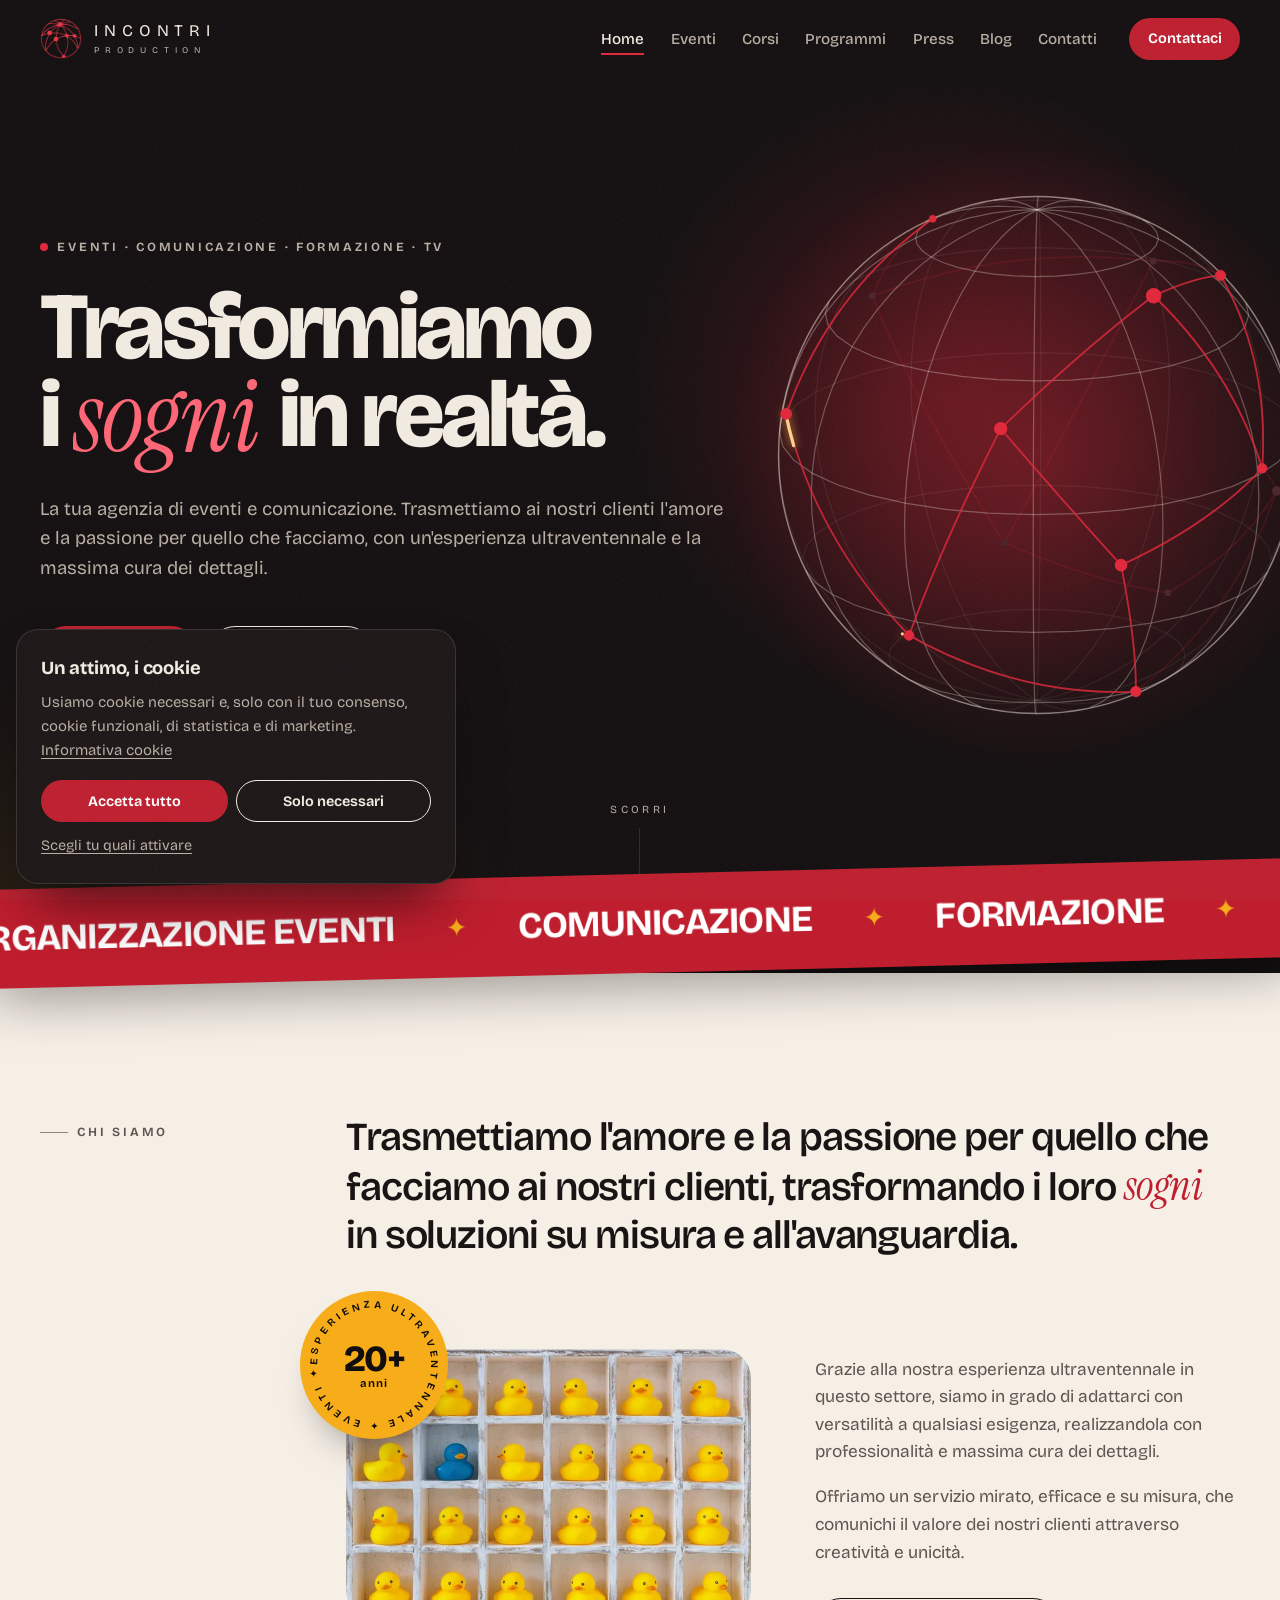
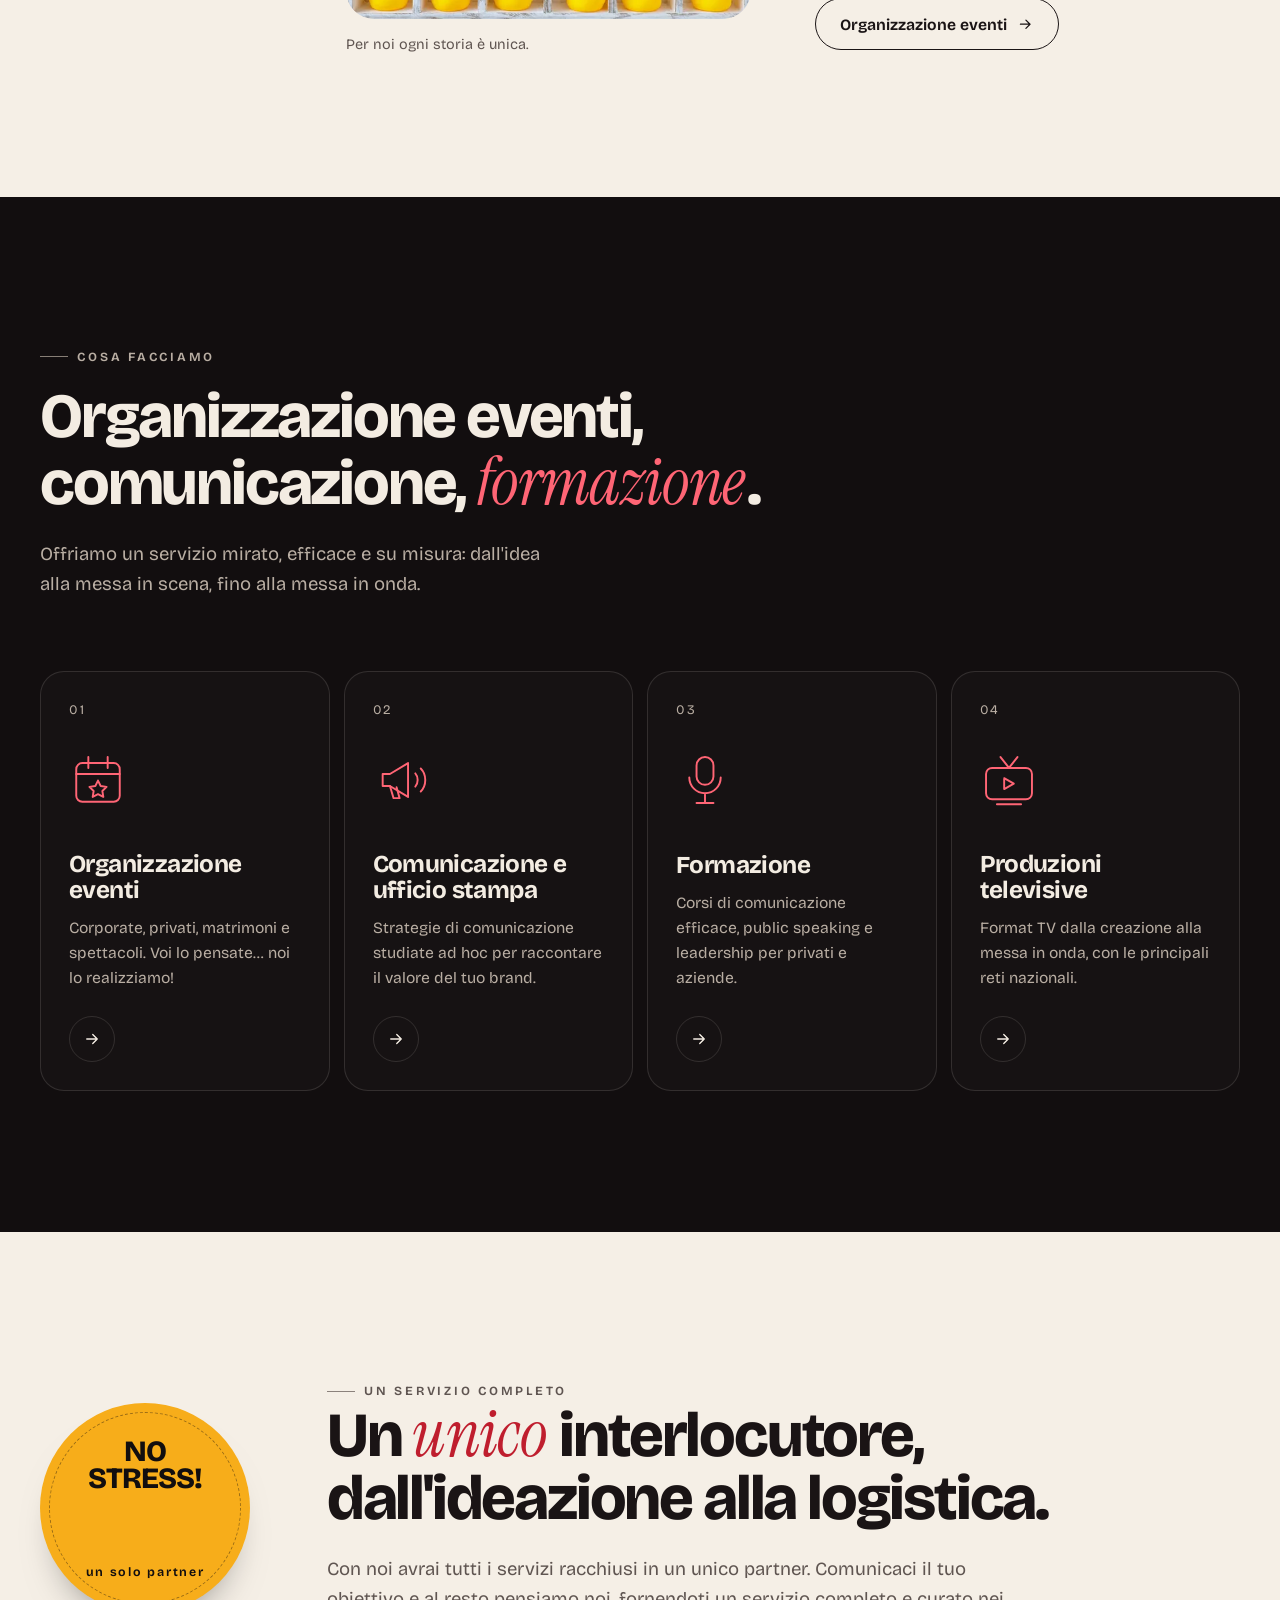
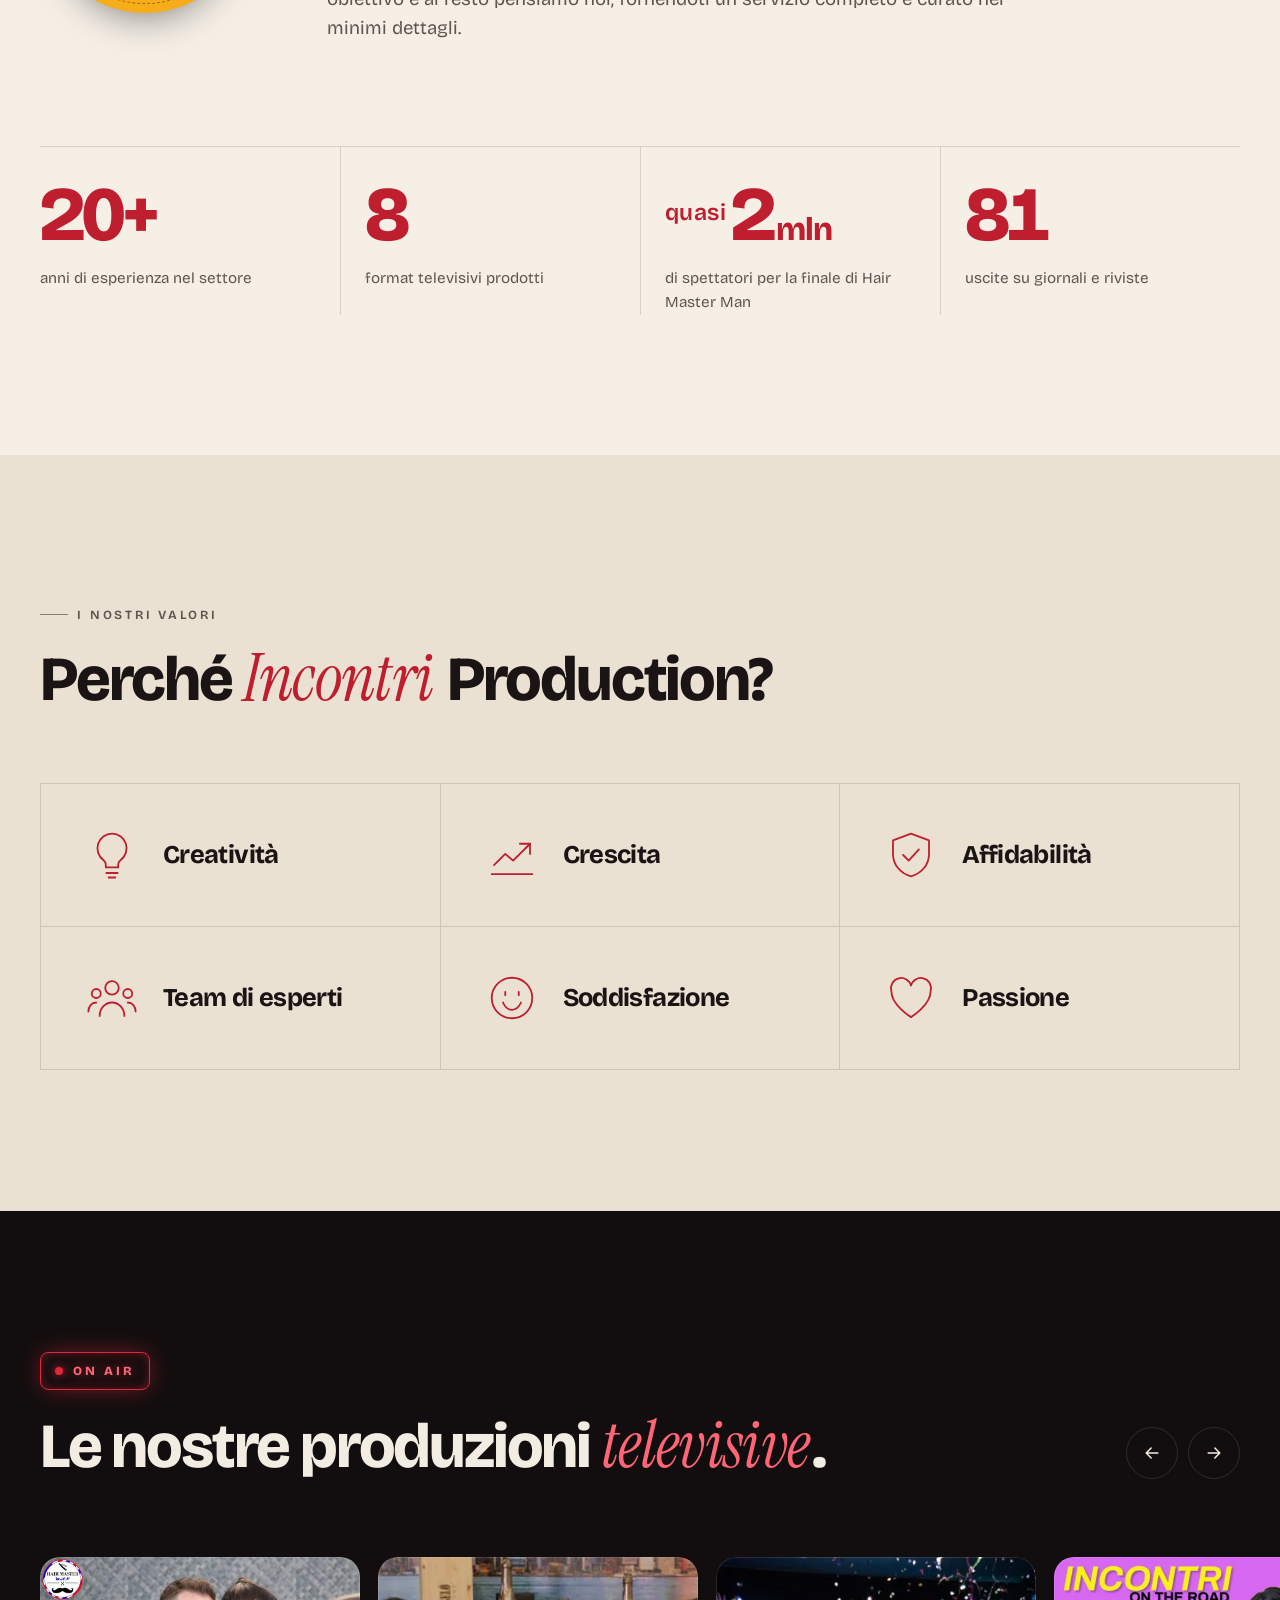
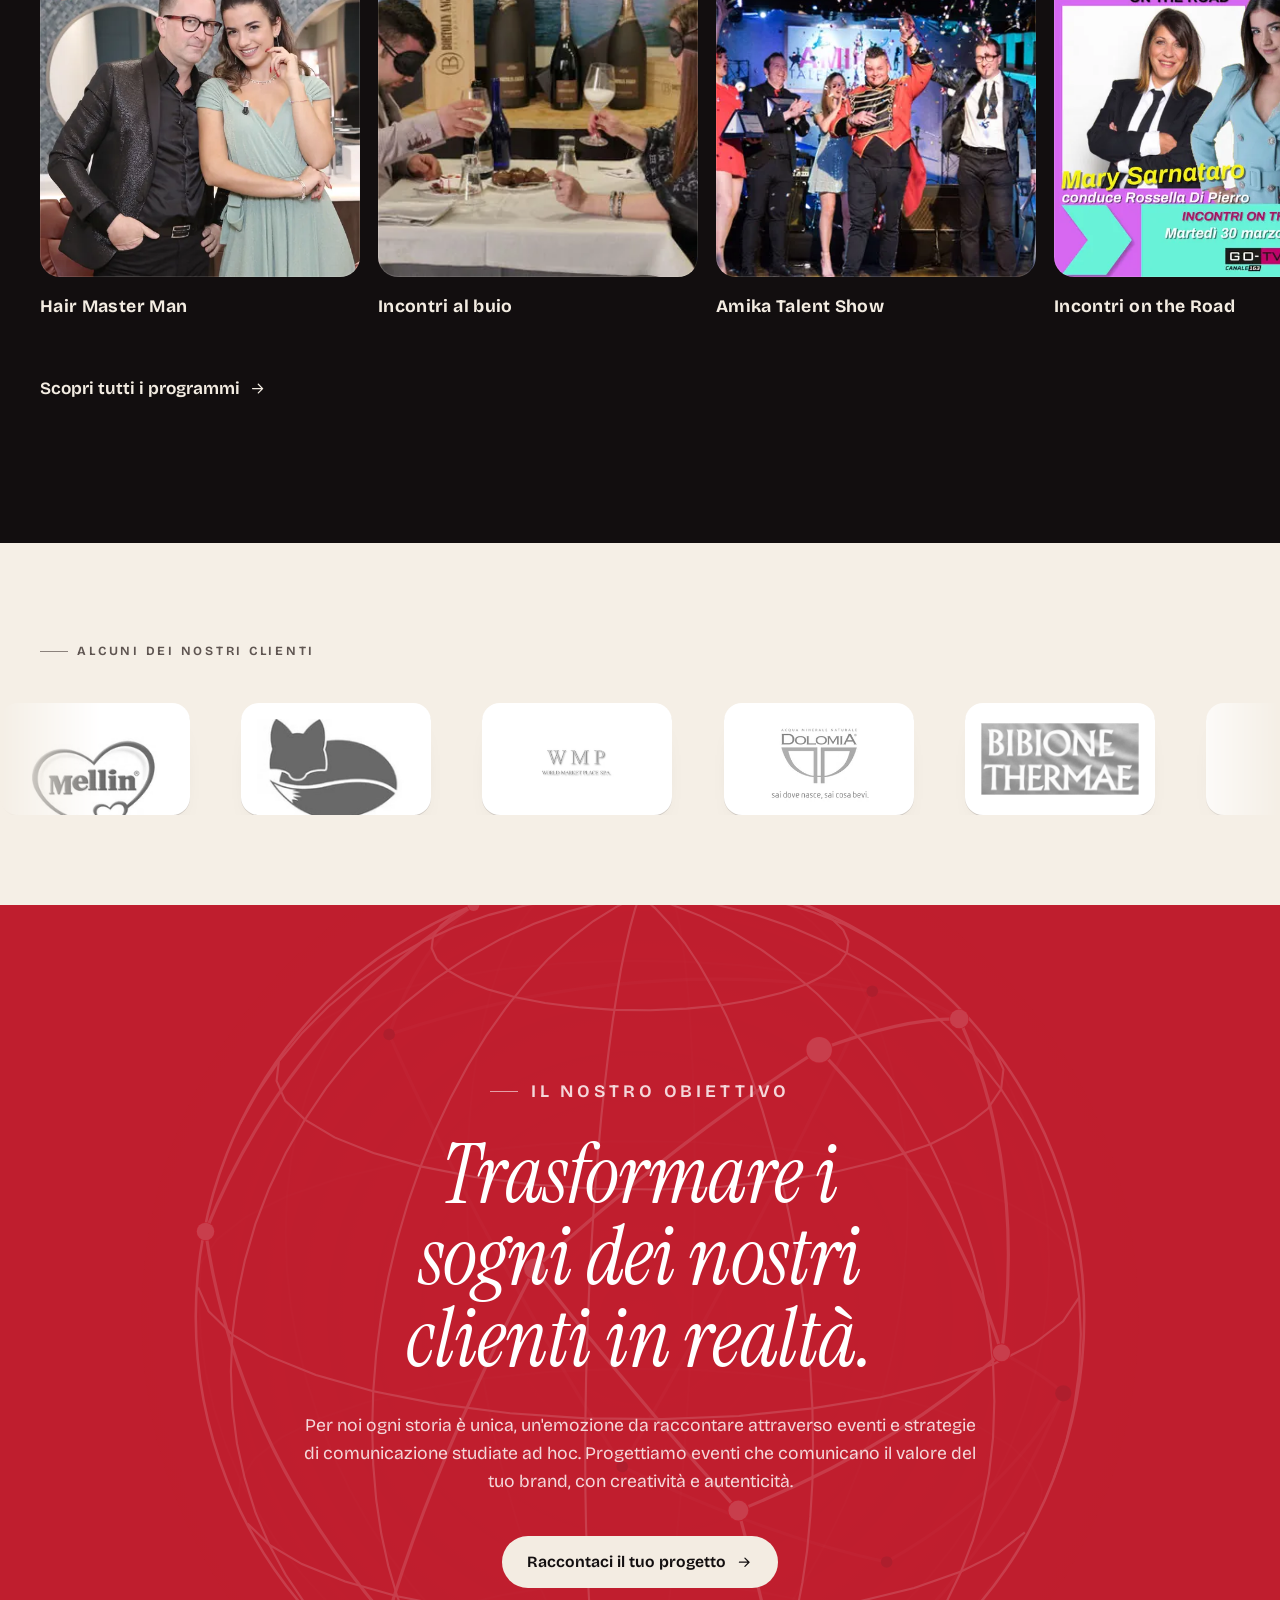
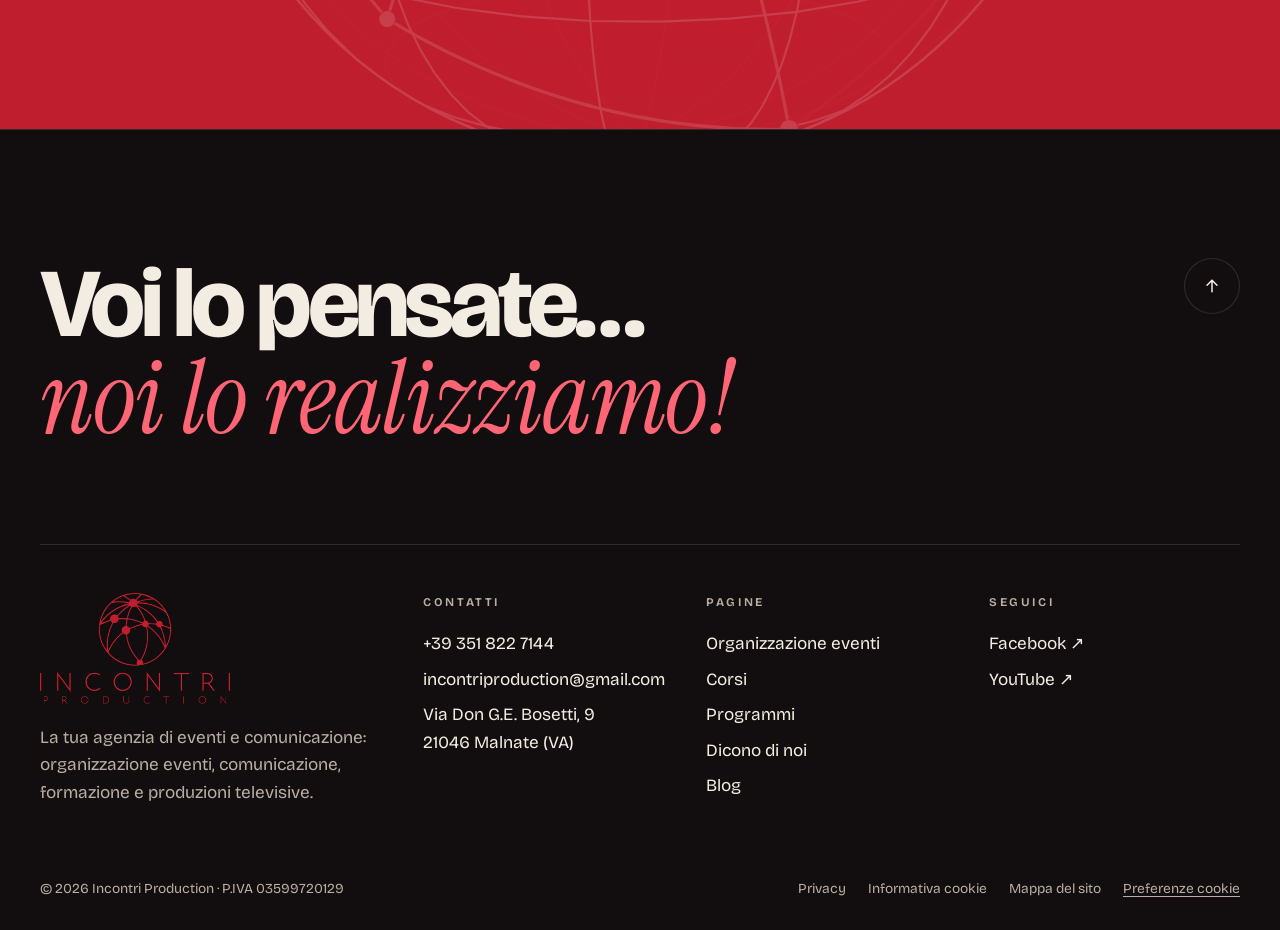
==== commit 26be82a2: "Dominio .it, email incontriproduction@gmail.com, privacy e cookie aggiornate" ====
--- a/index.html
+++ b/index.html
@@ -5,14 +5,14 @@
   <meta name="viewport" content="width=device-width, initial-scale=1">
   <title>Incontri Production | Agenzia di eventi, comunicazione e produzioni TV</title>
   <meta name="description" content="Organizzazione eventi, comunicazione, formazione e produzioni televisive. Da oltre vent'anni trasformiamo i sogni dei nostri clienti in realtà. Malnate (VA).">
-  <link rel="canonical" href="https://www.incontriproduction.com/">
+  <link rel="canonical" href="https://www.incontriproduction.it/">
   <meta property="og:type" content="website">
   <meta property="og:locale" content="it_IT">
   <meta property="og:site_name" content="Incontri Production">
   <meta property="og:title" content="Incontri Production | Agenzia di eventi, comunicazione e produzioni TV">
   <meta property="og:description" content="Organizzazione eventi, comunicazione, formazione e produzioni televisive. Da oltre vent'anni trasformiamo i sogni dei nostri clienti in realtà. Malnate (VA).">
-  <meta property="og:url" content="https://www.incontriproduction.com/">
-  <meta property="og:image" content="https://www.incontriproduction.com/assets/img/condivisione.jpg">
+  <meta property="og:url" content="https://www.incontriproduction.it/">
+  <meta property="og:image" content="https://www.incontriproduction.it/assets/img/condivisione.jpg">
   <meta name="twitter:card" content="summary_large_image">
   <meta name="theme-color" content="#120e0f">
   <link rel="icon" href="favicon.png" type="image/png">
@@ -22,7 +22,7 @@
   <link rel="preload" href="assets/fonts/instrument-serif.woff2" as="font" type="font/woff2" crossorigin>
   <link rel="stylesheet" href="assets/css/stile.css?v=2611031225">
   <script src="assets/js/sito.js?v=2611031225" defer></script>
-  <script type="application/ld+json">{"@context":"https://schema.org","@type":"Organization","name":"Incontri Production","url":"https://www.incontriproduction.com/","logo":"https://www.incontriproduction.com/assets/img/logo.webp","email":"info@incontriproduction.com","telephone":"+39 351 822 7144","vatID":"IT03599720129","address":{"@type":"PostalAddress","streetAddress":"Via Don G.E. Bosetti, 9","postalCode":"21046","addressLocality":"Malnate","addressRegion":"VA","addressCountry":"IT"},"sameAs":["https://www.facebook.com/incontriproduction/","https://www.youtube.com/channel/UCzw4_r2sX473PQl3FXD5Lkw"]}</script>
+  <script type="application/ld+json">{"@context":"https://schema.org","@type":"Organization","name":"Incontri Production","url":"https://www.incontriproduction.it/","logo":"https://www.incontriproduction.it/assets/img/logo.webp","email":"incontriproduction@gmail.com","telephone":"+39 351 822 7144","vatID":"IT03599720129","address":{"@type":"PostalAddress","streetAddress":"Via Don G.E. Bosetti, 9","postalCode":"21046","addressLocality":"Malnate","addressRegion":"VA","addressCountry":"IT"},"sameAs":["https://www.facebook.com/incontriproduction/","https://www.youtube.com/channel/UCzw4_r2sX473PQl3FXD5Lkw"]}</script>
 </head>
 <body>
   <a class="skip" href="#contenuto">Vai al contenuto</a>
@@ -61,7 +61,7 @@
     </ul>
     <div class="mnav__foot">
       <a href="tel:+393518227144">+39 351 822 7144</a>
-      <a href="mailto:info@incontriproduction.com">info@incontriproduction.com</a>
+      <a href="mailto:incontriproduction@gmail.com">incontriproduction@gmail.com</a>
     </div>
   </nav>
 
@@ -251,7 +251,7 @@
           <h4>Contatti</h4>
           <ul>
             <li><a href="tel:+393518227144">+39 351 822 7144</a></li>
-            <li><a href="mailto:info@incontriproduction.com">info@incontriproduction.com</a></li>
+            <li><a href="mailto:incontriproduction@gmail.com">incontriproduction@gmail.com</a></li>
             <li>Via Don G.E. Bosetti, 9<br>21046 Malnate (VA)</li>
           </ul>
         </div>
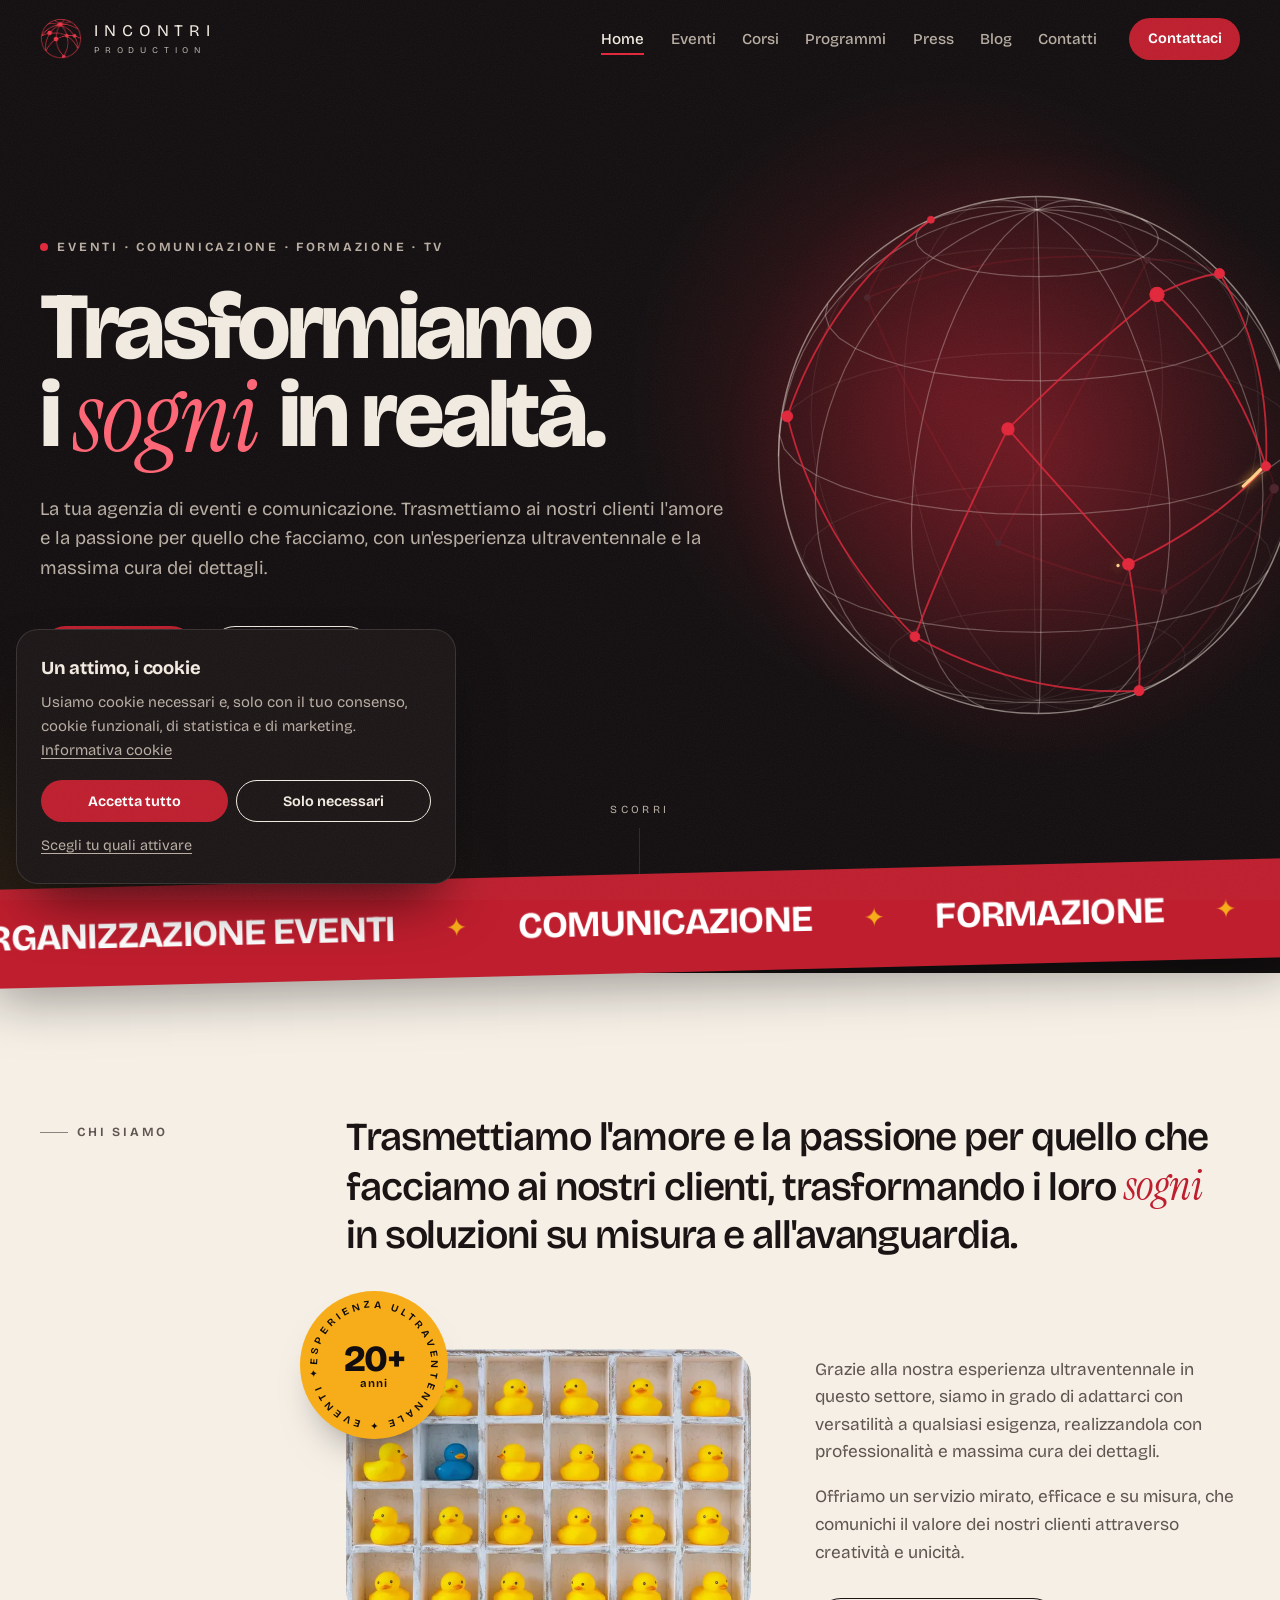
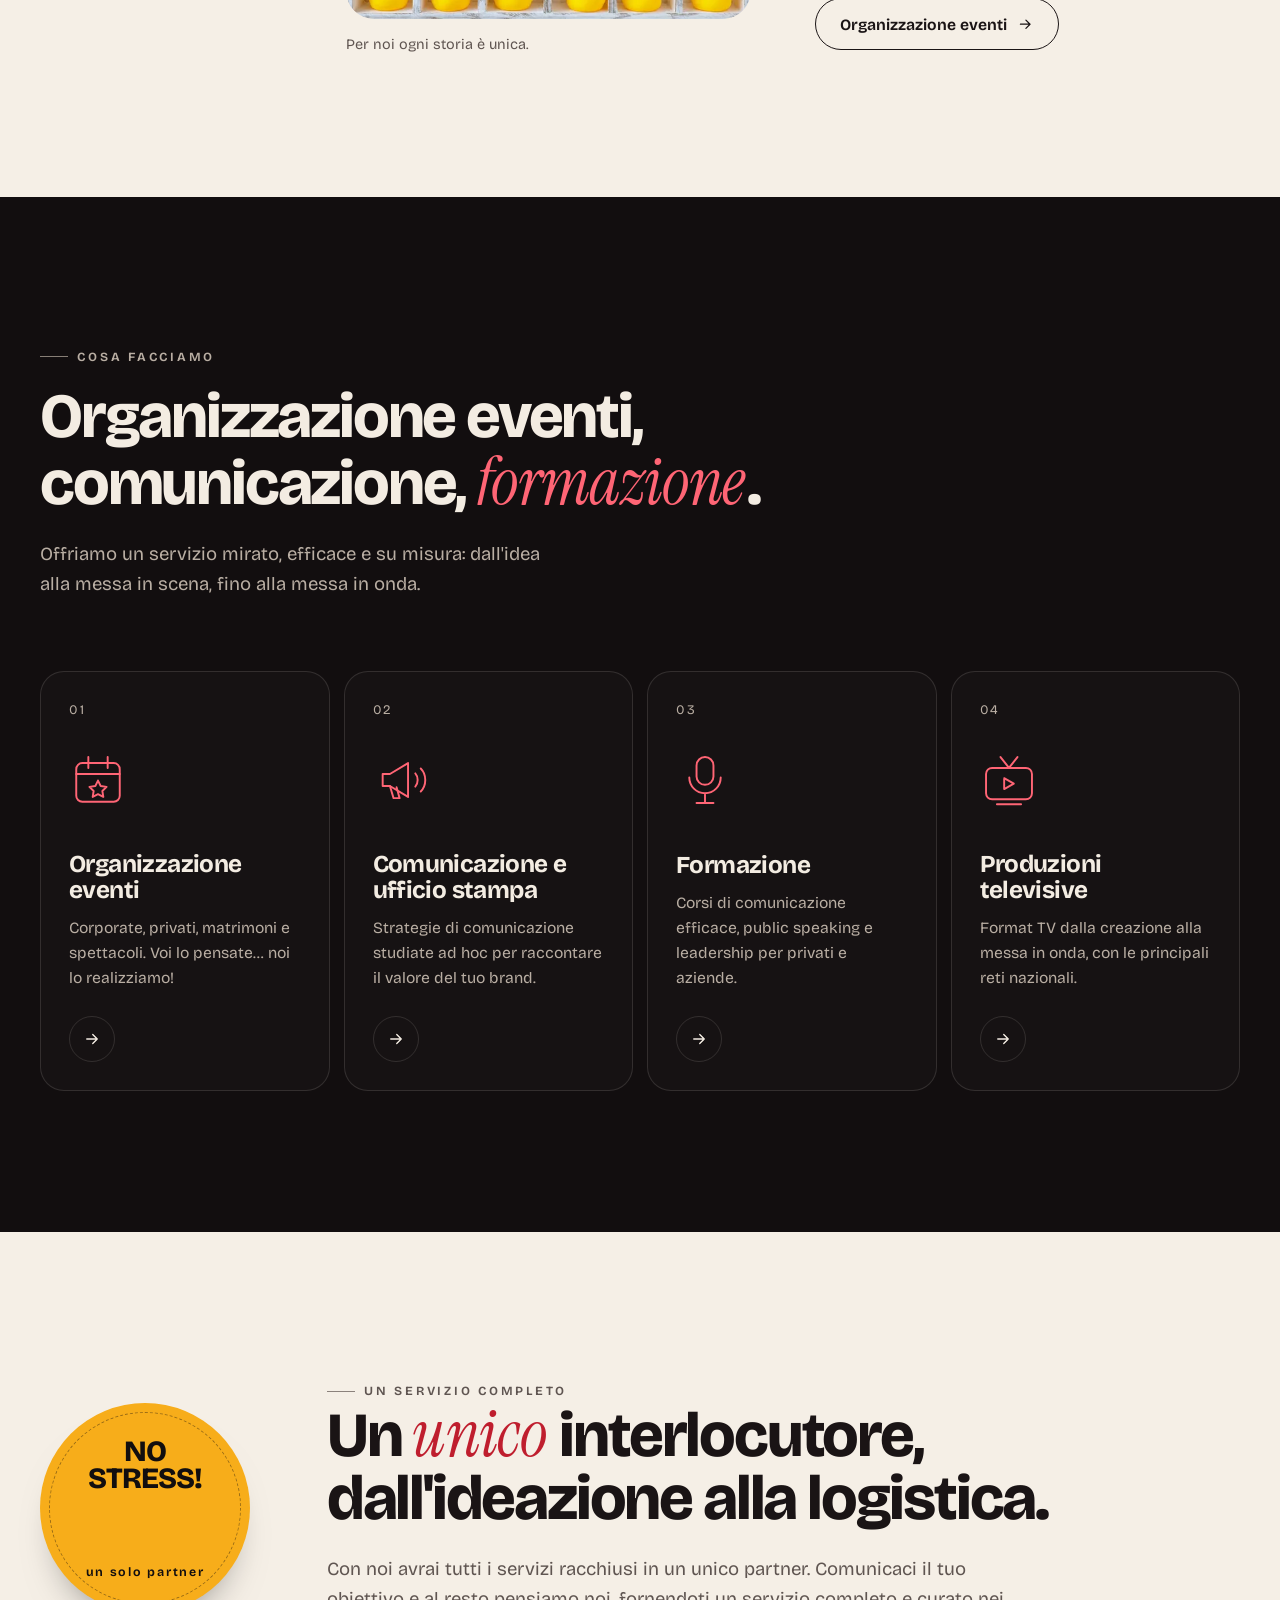
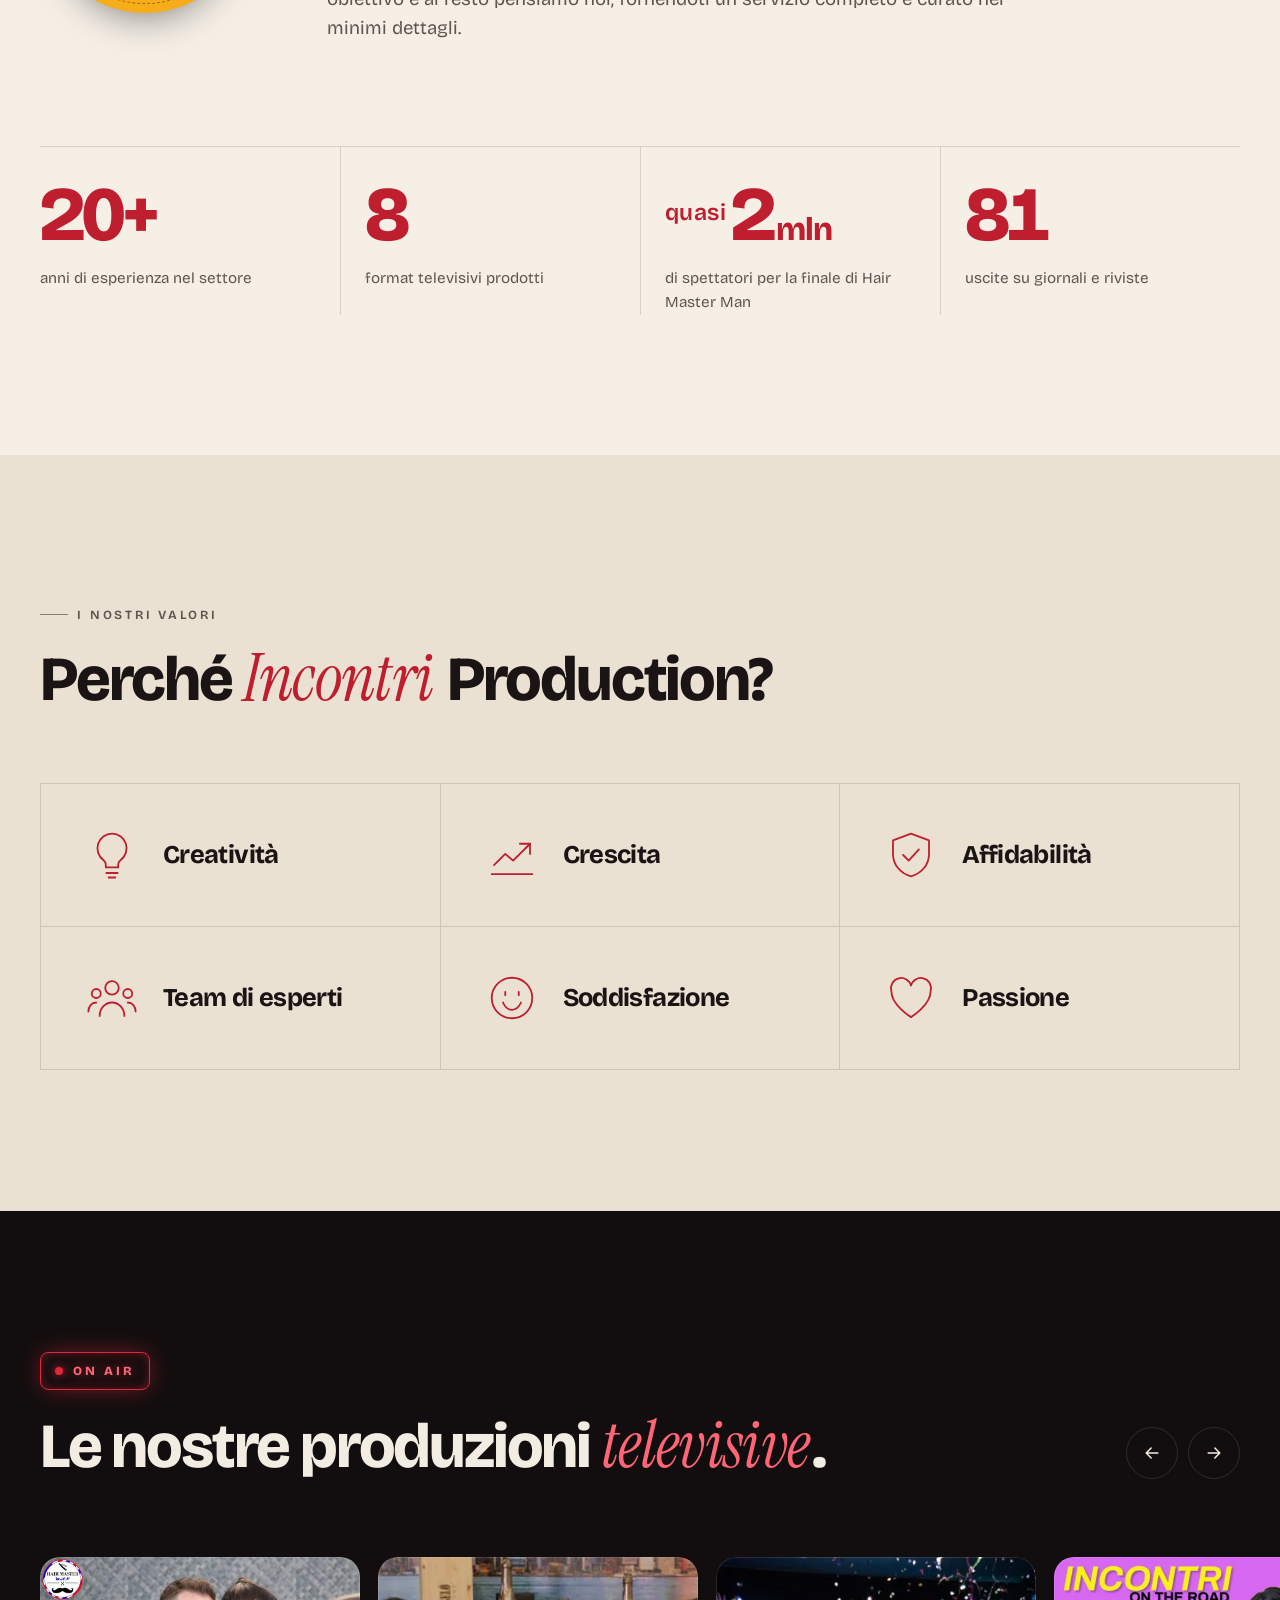
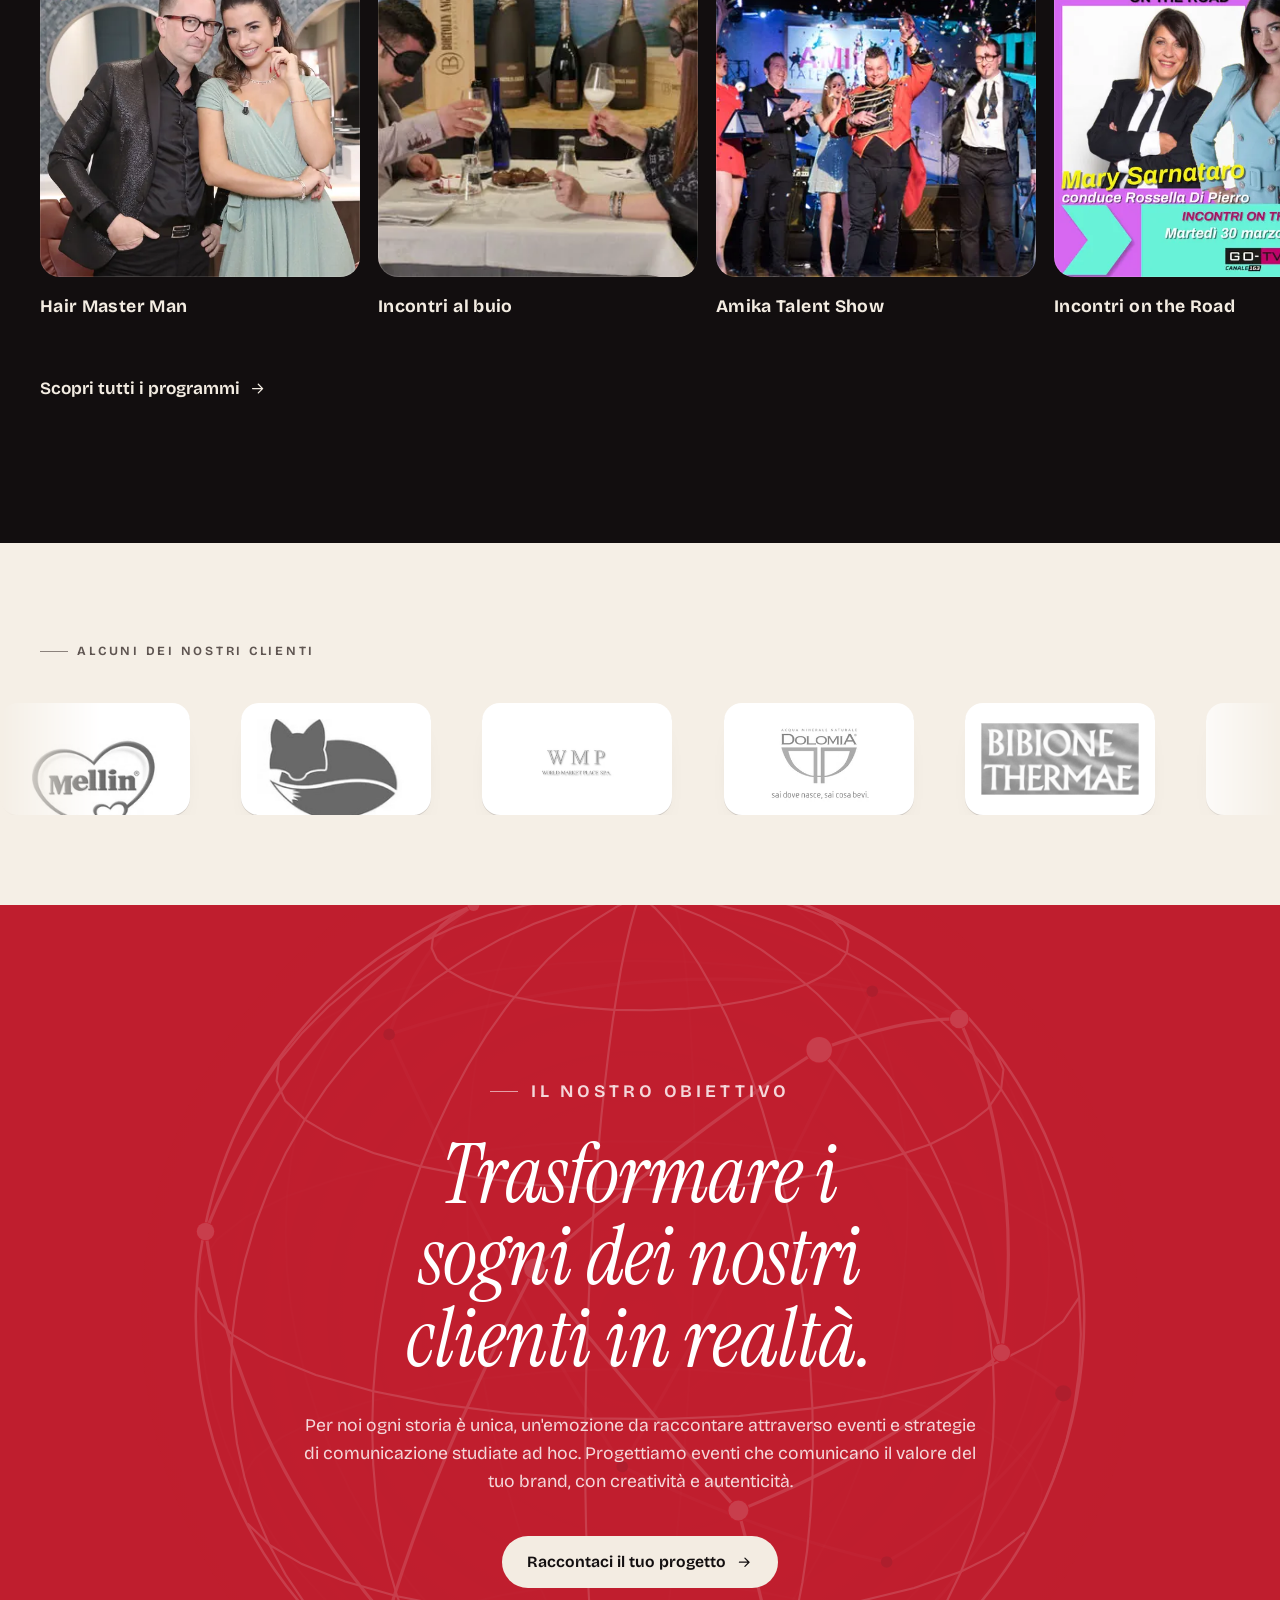
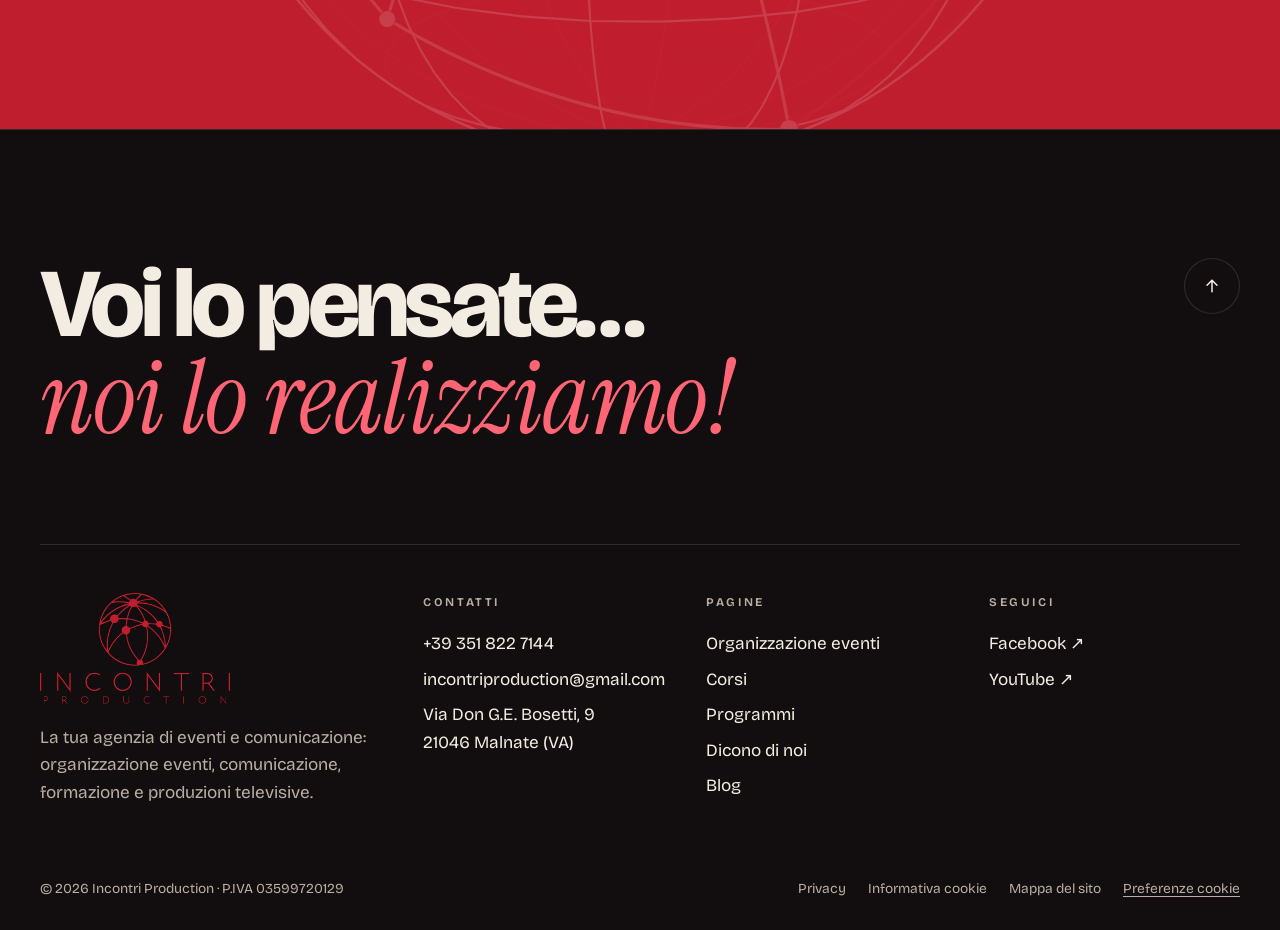
==== commit 1db37de5: "Tolto il logo Ferrari dalla griglia clienti" ====
--- a/index.html
+++ b/index.html
@@ -224,7 +224,7 @@
       <div class="wrap">
         <p class="eyebrow rv" id="tit-clienti" style="margin-bottom:34px">Alcuni dei nostri clienti</p>
       </div>
-      <div class="marquee logos" style="--dur:46s"><div class="marquee__track"><div class="logo"><img src="assets/img/clienti/cliente-01.webp" alt="Mellin" width="198" height="160" loading="lazy" decoding="async"></div><div class="logo"><img src="assets/img/clienti/cliente-02.webp" alt="Felmoka" width="170" height="160" loading="lazy" decoding="async"></div><div class="logo"><img src="assets/img/clienti/cliente-03.webp" alt="WMP World Market Place" width="570" height="160" loading="lazy" decoding="async"></div><div class="logo"><img src="assets/img/clienti/cliente-04.webp" alt="Acqua Minerale Dolomia" width="290" height="160" loading="lazy" decoding="async"></div><div class="logo"><img src="assets/img/clienti/cliente-05.webp" alt="Bibione Thermae" width="352" height="160" loading="lazy" decoding="async"></div><div class="logo"><img src="assets/img/clienti/cliente-06.webp" alt="958 Santero" width="398" height="160" loading="lazy" decoding="async"></div><div class="logo"><img src="assets/img/clienti/cliente-07.webp" alt="Ferrari" width="284" height="160" loading="lazy" decoding="async"></div><div class="logo"><img src="assets/img/clienti/cliente-08.webp" alt="Iveco" width="284" height="160" loading="lazy" decoding="async"></div><div class="logo"><img src="assets/img/clienti/cliente-09.webp" alt="Audi" width="284" height="160" loading="lazy" decoding="async"></div><div class="logo"><img src="assets/img/clienti/cliente-10.webp" alt="Amika" width="160" height="160" loading="lazy" decoding="async"></div><div class="logo"><img src="assets/img/clienti/cliente-11.webp" alt="MediCuore" width="317" height="160" loading="lazy" decoding="async"></div><div class="logo"><img src="assets/img/clienti/cliente-12.webp" alt="Cliente di Napoli" width="205" height="160" loading="lazy" decoding="async"></div><div class="logo"><img src="assets/img/clienti/cliente-13.webp" alt="Paese dei Ragazzi Openair" width="160" height="160" loading="lazy" decoding="async"></div></div><div class="marquee__track" aria-hidden="true"><div class="logo"><img src="assets/img/clienti/cliente-01.webp" alt="Mellin" width="198" height="160" loading="lazy" decoding="async"></div><div class="logo"><img src="assets/img/clienti/cliente-02.webp" alt="Felmoka" width="170" height="160" loading="lazy" decoding="async"></div><div class="logo"><img src="assets/img/clienti/cliente-03.webp" alt="WMP World Market Place" width="570" height="160" loading="lazy" decoding="async"></div><div class="logo"><img src="assets/img/clienti/cliente-04.webp" alt="Acqua Minerale Dolomia" width="290" height="160" loading="lazy" decoding="async"></div><div class="logo"><img src="assets/img/clienti/cliente-05.webp" alt="Bibione Thermae" width="352" height="160" loading="lazy" decoding="async"></div><div class="logo"><img src="assets/img/clienti/cliente-06.webp" alt="958 Santero" width="398" height="160" loading="lazy" decoding="async"></div><div class="logo"><img src="assets/img/clienti/cliente-07.webp" alt="Ferrari" width="284" height="160" loading="lazy" decoding="async"></div><div class="logo"><img src="assets/img/clienti/cliente-08.webp" alt="Iveco" width="284" height="160" loading="lazy" decoding="async"></div><div class="logo"><img src="assets/img/clienti/cliente-09.webp" alt="Audi" width="284" height="160" loading="lazy" decoding="async"></div><div class="logo"><img src="assets/img/clienti/cliente-10.webp" alt="Amika" width="160" height="160" loading="lazy" decoding="async"></div><div class="logo"><img src="assets/img/clienti/cliente-11.webp" alt="MediCuore" width="317" height="160" loading="lazy" decoding="async"></div><div class="logo"><img src="assets/img/clienti/cliente-12.webp" alt="Cliente di Napoli" width="205" height="160" loading="lazy" decoding="async"></div><div class="logo"><img src="assets/img/clienti/cliente-13.webp" alt="Paese dei Ragazzi Openair" width="160" height="160" loading="lazy" decoding="async"></div></div></div>
+      <div class="marquee logos" style="--dur:46s"><div class="marquee__track"><div class="logo"><img src="assets/img/clienti/cliente-01.webp" alt="Mellin" width="198" height="160" loading="lazy" decoding="async"></div><div class="logo"><img src="assets/img/clienti/cliente-02.webp" alt="Felmoka" width="170" height="160" loading="lazy" decoding="async"></div><div class="logo"><img src="assets/img/clienti/cliente-03.webp" alt="WMP World Market Place" width="570" height="160" loading="lazy" decoding="async"></div><div class="logo"><img src="assets/img/clienti/cliente-04.webp" alt="Acqua Minerale Dolomia" width="290" height="160" loading="lazy" decoding="async"></div><div class="logo"><img src="assets/img/clienti/cliente-05.webp" alt="Bibione Thermae" width="352" height="160" loading="lazy" decoding="async"></div><div class="logo"><img src="assets/img/clienti/cliente-06.webp" alt="958 Santero" width="398" height="160" loading="lazy" decoding="async"></div><div class="logo"><img src="assets/img/clienti/cliente-08.webp" alt="Iveco" width="284" height="160" loading="lazy" decoding="async"></div><div class="logo"><img src="assets/img/clienti/cliente-09.webp" alt="Audi" width="284" height="160" loading="lazy" decoding="async"></div><div class="logo"><img src="assets/img/clienti/cliente-10.webp" alt="Amika" width="160" height="160" loading="lazy" decoding="async"></div><div class="logo"><img src="assets/img/clienti/cliente-11.webp" alt="MediCuore" width="317" height="160" loading="lazy" decoding="async"></div><div class="logo"><img src="assets/img/clienti/cliente-12.webp" alt="Cliente di Napoli" width="205" height="160" loading="lazy" decoding="async"></div><div class="logo"><img src="assets/img/clienti/cliente-13.webp" alt="Paese dei Ragazzi Openair" width="160" height="160" loading="lazy" decoding="async"></div></div><div class="marquee__track" aria-hidden="true"><div class="logo"><img src="assets/img/clienti/cliente-01.webp" alt="Mellin" width="198" height="160" loading="lazy" decoding="async"></div><div class="logo"><img src="assets/img/clienti/cliente-02.webp" alt="Felmoka" width="170" height="160" loading="lazy" decoding="async"></div><div class="logo"><img src="assets/img/clienti/cliente-03.webp" alt="WMP World Market Place" width="570" height="160" loading="lazy" decoding="async"></div><div class="logo"><img src="assets/img/clienti/cliente-04.webp" alt="Acqua Minerale Dolomia" width="290" height="160" loading="lazy" decoding="async"></div><div class="logo"><img src="assets/img/clienti/cliente-05.webp" alt="Bibione Thermae" width="352" height="160" loading="lazy" decoding="async"></div><div class="logo"><img src="assets/img/clienti/cliente-06.webp" alt="958 Santero" width="398" height="160" loading="lazy" decoding="async"></div><div class="logo"><img src="assets/img/clienti/cliente-08.webp" alt="Iveco" width="284" height="160" loading="lazy" decoding="async"></div><div class="logo"><img src="assets/img/clienti/cliente-09.webp" alt="Audi" width="284" height="160" loading="lazy" decoding="async"></div><div class="logo"><img src="assets/img/clienti/cliente-10.webp" alt="Amika" width="160" height="160" loading="lazy" decoding="async"></div><div class="logo"><img src="assets/img/clienti/cliente-11.webp" alt="MediCuore" width="317" height="160" loading="lazy" decoding="async"></div><div class="logo"><img src="assets/img/clienti/cliente-12.webp" alt="Cliente di Napoli" width="205" height="160" loading="lazy" decoding="async"></div><div class="logo"><img src="assets/img/clienti/cliente-13.webp" alt="Paese dei Ragazzi Openair" width="160" height="160" loading="lazy" decoding="async"></div></div></div>
     </section>
 
     <section class="sec goal t-red">
